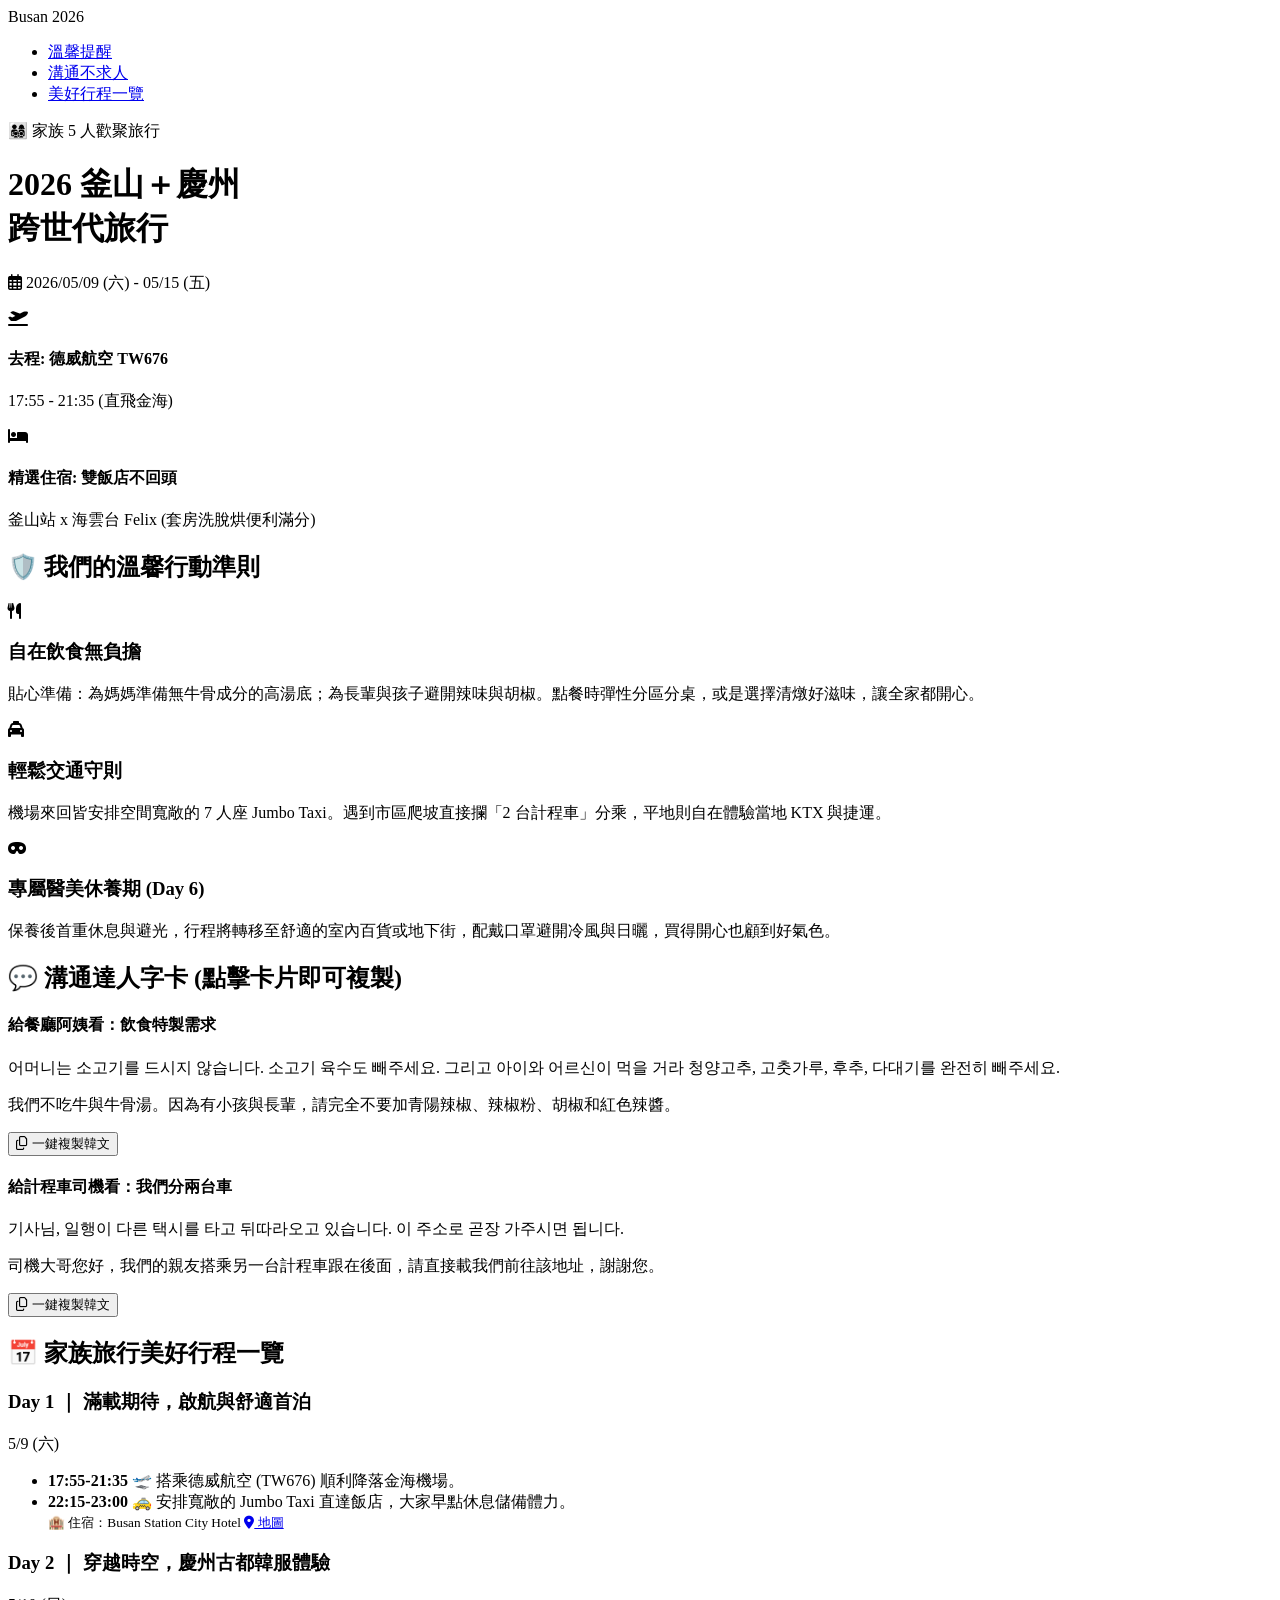
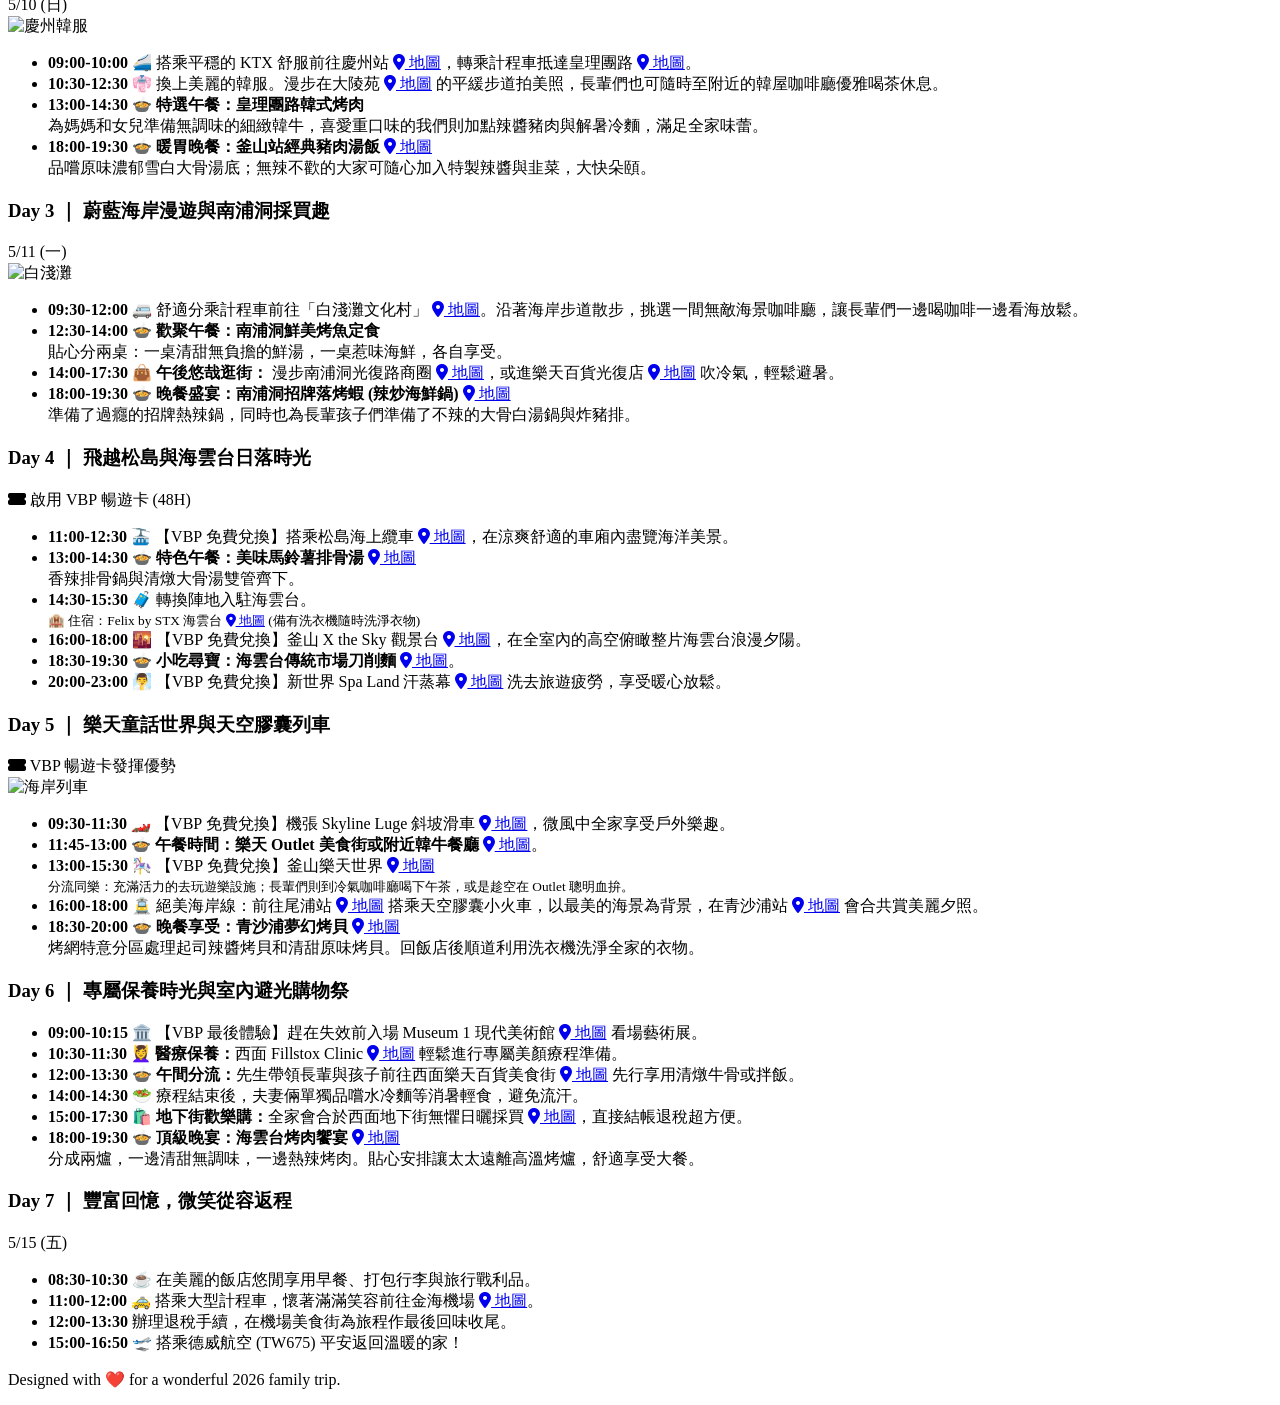
==== index.html @ 92040063 "add add" ====
<!DOCTYPE html>
<html lang="zh-TW">
<head>
    <meta charset="UTF-8">
    <meta name="viewport" content="width=device-width, initial-scale=1.0">
    <title>2026 釜山＋慶州 跨世代家族旅行</title>
    <!-- 字體設定 -->
    <link rel="preconnect" href="https://fonts.googleapis.com">
    <link rel="preconnect" href="https://fonts.gstatic.com" crossorigin>
    <link href="https://fonts.googleapis.com/css2?family=Inter:wght@300;400;600;800&family=Noto+Sans+TC:wght@300;400;500;700&display=swap" rel="stylesheet">
    <!-- Icon 庫 -->
    <link rel="stylesheet" href="https://cdnjs.cloudflare.com/ajax/libs/font-awesome/6.4.0/css/all.min.css">
    <!-- 樣式 -->
    <link rel="stylesheet" href="styles.css">
</head>
<body>
    <!-- 導航列 -->
    <nav id="navbar">
        <div class="logo">Busan 2026</div>
        <ul class="nav-links">
            <li><a href="#rules">溫馨提醒</a></li>
            <li><a href="#language">溝通不求人</a></li>
            <li><a href="#itinerary">美好行程一覽</a></li>
        </ul>
    </nav>

    <!-- 英雄區塊 -->
    <header class="hero" id="home">
        <div class="hero-bg" style="background-image: url('images/hero.png');"></div>
        <div class="hero-overlay"></div>
        <div class="hero-content">
            <div class="members-badge glass">👨‍👩‍👧‍👦 家族 5 人歡聚旅行</div>
            <h1 class="fade-in-up">2026 <span class="highlight">釜山＋慶州</span><br>跨世代旅行</h1>
            <p class="dates fade-in-up delay-1"><i class="far fa-calendar-alt"></i> 2026/05/09 (六) - 05/15 (五)</p>
            
            <div class="flight-cards fade-in-up delay-2">
                <div class="glass-card flight">
                    <i class="fas fa-plane-departure"></i>
                    <div class="flight-details">
                        <h4>去程: 德威航空 TW676</h4>
                        <p>17:55 - 21:35 (直飛金海)</p>
                    </div>
                </div>
                <div class="glass-card hotel">
                    <i class="fas fa-bed"></i>
                    <div class="hotel-details">
                        <h4>精選住宿: 雙飯店不回頭</h4>
                        <p>釜山站 x 海雲台 Felix (套房洗脫烘便利滿分)</p>
                    </div>
                </div>
            </div>
        </div>
    </header>

    <main>
        <!-- 核心準則 -->
        <section id="rules" class="section-container">
            <h2 class="section-title">🛡️ 我們的溫馨行動準則</h2>
            <div class="rules-grid">
                <div class="rule-card glass">
                    <div class="rule-icon"><i class="fas fa-utensils"></i></div>
                    <h3>自在飲食無負擔</h3>
                    <p>貼心準備：為媽媽準備無牛骨成分的高湯底；為長輩與孩子避開辣味與胡椒。點餐時彈性分區分桌，或是選擇清燉好滋味，讓全家都開心。</p>
                </div>
                <div class="rule-card glass">
                    <div class="rule-icon"><i class="fas fa-taxi"></i></div>
                    <h3>輕鬆交通守則</h3>
                    <p>機場來回皆安排空間寬敞的 7 人座 Jumbo Taxi。遇到市區爬坡直接攔「2 台計程車」分乘，平地則自在體驗當地 KTX 與捷運。</p>
                </div>
                <div class="rule-card glass">
                    <div class="rule-icon"><i class="fas fa-mask"></i></div>
                    <h3>專屬醫美休養期 (Day 6)</h3>
                    <p>保養後首重休息與避光，行程將轉移至舒適的室內百貨或地下街，配戴口罩避開冷風與日曬，買得開心也顧到好氣色。</p>
                </div>
            </div>
        </section>

        <!-- 實用中韓文溝通字卡 -->
        <section id="language" class="section-container">
            <h2 class="section-title">💬 溝通達人字卡 (點擊卡片即可複製)</h2>
            <div class="cards-container">
                <div class="language-card glass">
                    <h4>給餐廳阿姨看：飲食特製需求</h4>
                    <p class="kr-text" id="food-kr">어머니는 소고기를 드시지 않습니다. 소고기 육수도 빼주세요. 그리고 아이와 어르신이 먹을 거라 청양고추, 고춧가루, 후추, 다대기를 완전히 빼주세요.</p>
                    <p class="zh-text">我們不吃牛與牛骨湯。因為有小孩與長輩，請完全不要加青陽辣椒、辣椒粉、胡椒和紅色辣醬。</p>
                    <button class="copy-btn" onclick="copyText('food-kr', this)"><i class="far fa-copy"></i> 一鍵複製韓文</button>
                </div>

                <div class="language-card glass">
                    <h4>給計程車司機看：我們分兩台車</h4>
                    <p class="kr-text" id="taxi-kr">기사님, 일행이 다른 택시를 타고 뒤따라오고 있습니다. 이 주소로 곧장 가주시면 됩니다.</p>
                    <p class="zh-text">司機大哥您好，我們的親友搭乘另一台計程車跟在後面，請直接載我們前往該地址，謝謝您。</p>
                    <button class="copy-btn" onclick="copyText('taxi-kr', this)"><i class="far fa-copy"></i> 一鍵複製韓文</button>
                </div>
            </div>
        </section>

        <!-- 行程表 -->
        <section id="itinerary" class="section-container relative">
            <h2 class="section-title">📅 家族旅行美好行程一覽</h2>
            
            <div class="timeline">
                
                <!-- Day 1 -->
                <div class="timeline-item">
                    <div class="timeline-marker"></div>
                    <div class="timeline-content glass hover-glow">
                        <div class="day-header">
                            <h3>Day 1 ｜ 滿載期待，啟航與舒適首泊</h3>
                            <span class="tag">5/9 (六)</span>
                        </div>
                        <ul class="timeline-events">
                            <li><strong>17:55-21:35</strong> 🛫 搭乘德威航空 (TW676) 順利降落金海機場。</li>
                            <li><strong>22:15-23:00</strong> 🚕 安排寬敞的 Jumbo Taxi 直達飯店，大家早點休息儲備體力。<br>
                                <small>🏨 住宿：Busan Station City Hotel <a href="https://www.google.com/maps/search/?api=1&query=Busan+Station+City+Hotel" target="_blank" class="map-link"><i class="fas fa-map-marker-alt"></i> 地圖</a></small>
                            </li>
                        </ul>
                    </div>
                </div>

                <!-- Day 2 -->
                <div class="timeline-item">
                    <div class="timeline-marker"></div>
                    <div class="timeline-content glass hover-glow">
                        <div class="day-header">
                            <h3>Day 2 ｜ 穿越時空，慶州古都韓服體驗</h3>
                            <span class="tag">5/10 (日)</span>
                        </div>
                        <img src="images/day2.png" alt="慶州韓服" class="content-img">
                        <ul class="timeline-events">
                            <li><strong>09:00-10:00</strong> 🚄 搭乘平穩的 KTX 舒服前往慶州站 <a href="https://www.google.com/maps/search/?api=1&query=Gyeongju+Station" target="_blank" class="map-link"><i class="fas fa-map-marker-alt"></i> 地圖</a>，轉乘計程車抵達皇理團路 <a href="https://www.google.com/maps/search/?api=1&query=Hwangnidan-gil,+Gyeongju" target="_blank" class="map-link"><i class="fas fa-map-marker-alt"></i> 地圖</a>。</li>
                            <li><strong>10:30-12:30</strong> 👘 換上美麗的韓服。漫步在大陵苑 <a href="https://www.google.com/maps/search/?api=1&query=Daereungwon,+Gyeongju" target="_blank" class="map-link"><i class="fas fa-map-marker-alt"></i> 地圖</a> 的平緩步道拍美照，長輩們也可隨時至附近的韓屋咖啡廳優雅喝茶休息。</li>
                            <li><strong>13:00-14:30</strong> 🍲 <strong>特選午餐：皇理團路韓式烤肉</strong><br>為媽媽和女兒準備無調味的細緻韓牛，喜愛重口味的我們則加點辣醬豬肉與解暑冷麵，滿足全家味蕾。</li>
                            <li><strong>18:00-19:30</strong> 🍲 <strong>暖胃晚餐：釜山站經典豬肉湯飯</strong> <a href="https://www.google.com/maps/search/?api=1&query=Pork+Soup,+Busan+Station" target="_blank" class="map-link"><i class="fas fa-map-marker-alt"></i> 地圖</a><br>品嚐原味濃郁雪白大骨湯底；無辣不歡的大家可隨心加入特製辣醬與韭菜，大快朵頤。</li>
                        </ul>
                    </div>
                </div>

                <!-- Day 3 -->
                <div class="timeline-item">
                    <div class="timeline-marker"></div>
                    <div class="timeline-content glass hover-glow">
                        <div class="day-header">
                            <h3>Day 3 ｜ 蔚藍海岸漫遊與南浦洞採買趣</h3>
                            <span class="tag">5/11 (一)</span>
                        </div>
                        <img src="images/day3.png" alt="白淺灘" class="content-img">
                        <ul class="timeline-events">
                            <li><strong>09:30-12:00</strong> 🚐 舒適分乘計程車前往「白淺灘文化村」 <a href="https://www.google.com/maps/search/?api=1&query=Huinnyeoul+Culture+Village" target="_blank" class="map-link"><i class="fas fa-map-marker-alt"></i> 地圖</a>。沿著海岸步道散步，挑選一間無敵海景咖啡廳，讓長輩們一邊喝咖啡一邊看海放鬆。</li>
                            <li><strong>12:30-14:00</strong> 🍲 <strong>歡聚午餐：南浦洞鮮美烤魚定食</strong><br>貼心分兩桌：一桌清甜無負擔的鮮湯，一桌惹味海鮮，各自享受。</li>
                            <li><strong>14:00-17:30</strong> 👜 <strong>午後悠哉逛街：</strong> 漫步南浦洞光復路商圈 <a href="https://www.google.com/maps/search/?api=1&query=Nampo-dong+Busan" target="_blank" class="map-link"><i class="fas fa-map-marker-alt"></i> 地圖</a>，或進樂天百貨光復店 <a href="https://www.google.com/maps/search/?api=1&query=Lotte+Department+Store+Gwangbok" target="_blank" class="map-link"><i class="fas fa-map-marker-alt"></i> 地圖</a> 吹冷氣，輕鬆避暑。</li>
                            <li><strong>18:00-19:30</strong> 🍲 <strong>晚餐盛宴：南浦洞招牌落烤蝦 (辣炒海鮮鍋)</strong> <a href="https://www.google.com/maps/search/?api=1&query=Nakgopsae,+Nampo-dong,+Busan" target="_blank" class="map-link"><i class="fas fa-map-marker-alt"></i> 地圖</a><br>準備了過癮的招牌熱辣鍋，同時也為長輩孩子們準備了不辣的大骨白湯鍋與炸豬排。</li>
                        </ul>
                    </div>
                </div>

                <!-- Day 4 -->
                <div class="timeline-item">
                    <div class="timeline-marker vbp-start"></div>
                    <div class="timeline-content glass border-purple hover-glow">
                        <div class="day-header">
                            <h3>Day 4 ｜ 飛越松島與海雲台日落時光</h3>
                            <span class="tag vbp-tag"><i class="fas fa-ticket-alt"></i> 啟用 VBP 暢遊卡 (48H)</span>
                        </div>
                        <ul class="timeline-events">
                            <li><strong>11:00-12:30</strong> 🚠 【VBP 免費兌換】搭乘松島海上纜車 <a href="https://www.google.com/maps/search/?api=1&query=Songdo+Marine+Cable+Car" target="_blank" class="map-link"><i class="fas fa-map-marker-alt"></i> 地圖</a>，在涼爽舒適的車廂內盡覽海洋美景。</li>
                            <li><strong>13:00-14:30</strong> 🍲 <strong>特色午餐：美味馬鈴薯排骨湯</strong> <a href="https://www.google.com/maps/search/?api=1&query=Gamjatang,+Busan+Station" target="_blank" class="map-link"><i class="fas fa-map-marker-alt"></i> 地圖</a><br>香辣排骨鍋與清燉大骨湯雙管齊下。</li>
                            <li><strong>14:30-15:30</strong> 🧳 轉換陣地入駐海雲台。<br>
                                <small>🏨 住宿：Felix by STX 海雲台 <a href="https://www.google.com/maps/search/?api=1&query=Felix+by+STX,+Haeundae" target="_blank" class="map-link"><i class="fas fa-map-marker-alt"></i> 地圖</a> (備有洗衣機隨時洗淨衣物)</small>
                            </li>
                            <li><strong>16:00-18:00</strong> 🌇 【VBP 免費兌換】釜山 X the Sky 觀景台 <a href="https://www.google.com/maps/search/?api=1&query=Busan+X+the+Sky" target="_blank" class="map-link"><i class="fas fa-map-marker-alt"></i> 地圖</a>，在全室內的高空俯瞰整片海雲台浪漫夕陽。</li>
                            <li><strong>18:30-19:30</strong> 🍲 <strong>小吃尋寶：海雲台傳統市場刀削麵</strong> <a href="https://www.google.com/maps/search/?api=1&query=Haeundae+Traditional+Market" target="_blank" class="map-link"><i class="fas fa-map-marker-alt"></i> 地圖</a>。</li>
                            <li><strong>20:00-23:00</strong> 🧖‍♂️ 【VBP 免費兌換】新世界 Spa Land 汗蒸幕 <a href="https://www.google.com/maps/search/?api=1&query=Spa+Land+Centum+City" target="_blank" class="map-link"><i class="fas fa-map-marker-alt"></i> 地圖</a> 洗去旅遊疲勞，享受暖心放鬆。</li>
                        </ul>
                    </div>
                </div>

                <!-- Day 5 -->
                <div class="timeline-item">
                    <div class="timeline-marker vbp-active"></div>
                    <div class="timeline-content glass border-purple hover-glow">
                        <div class="day-header">
                            <h3>Day 5 ｜ 樂天童話世界與天空膠囊列車</h3>
                            <span class="tag vbp-tag"><i class="fas fa-ticket-alt"></i> VBP 暢遊卡發揮優勢</span>
                        </div>
                        <img src="images/day5.png" alt="海岸列車" class="content-img">
                        <ul class="timeline-events">
                            <li><strong>09:30-11:30</strong> 🏎️ 【VBP 免費兌換】機張 Skyline Luge 斜坡滑車 <a href="https://www.google.com/maps/search/?api=1&query=Skyline+Luge+Busan" target="_blank" class="map-link"><i class="fas fa-map-marker-alt"></i> 地圖</a>，微風中全家享受戶外樂趣。</li>
                            <li><strong>11:45-13:00</strong> 🍲 <strong>午餐時間：樂天 Outlet 美食街或附近韓牛餐廳</strong> <a href="https://www.google.com/maps/search/?api=1&query=Lotte+Premium+Outlet+Dongbusan" target="_blank" class="map-link"><i class="fas fa-map-marker-alt"></i> 地圖</a>。</li>
                            <li><strong>13:00-15:30</strong> 🎠 【VBP 免費兌換】釜山樂天世界 <a href="https://www.google.com/maps/search/?api=1&query=Lotte+World+Adventure+Busan" target="_blank" class="map-link"><i class="fas fa-map-marker-alt"></i> 地圖</a><br>
                                <small>分流同樂：充滿活力的去玩遊樂設施；長輩們則到冷氣咖啡廳喝下午茶，或是趁空在 Outlet 聰明血拚。</small>
                            </li>
                            <li><strong>16:00-18:00</strong> 🚊 絕美海岸線：前往尾浦站 <a href="https://www.google.com/maps/search/?api=1&query=Haeundae+Blueline+Park+Mipo+Station" target="_blank" class="map-link"><i class="fas fa-map-marker-alt"></i> 地圖</a> 搭乘天空膠囊小火車，以最美的海景為背景，在青沙浦站 <a href="https://www.google.com/maps/search/?api=1&query=Cheongsapo+Station" target="_blank" class="map-link"><i class="fas fa-map-marker-alt"></i> 地圖</a> 會合共賞美麗夕照。</li>
                            <li><strong>18:30-20:00</strong> 🍲 <strong>晚餐享受：青沙浦夢幻烤貝</strong> <a href="https://www.google.com/maps/search/?api=1&query=Cheongsapo+Grilled+Clams" target="_blank" class="map-link"><i class="fas fa-map-marker-alt"></i> 地圖</a><br>烤網特意分區處理起司辣醬烤貝和清甜原味烤貝。回飯店後順道利用洗衣機洗淨全家的衣物。</li>
                        </ul>
                    </div>
                </div>

                <!-- Day 6 -->
                <div class="timeline-item">
                    <div class="timeline-marker vbp-end"></div>
                    <div class="timeline-content glass hover-glow">
                        <div class="day-header">
                            <h3>Day 6 ｜ 專屬保養時光與室內避光購物祭</h3>
                        </div>
                        <ul class="timeline-events">
                            <li><strong>09:00-10:15</strong> 🏛️ 【VBP 最後體驗】趕在失效前入場 Museum 1 現代美術館 <a href="https://www.google.com/maps/search/?api=1&query=Museum+1+Centum+City" target="_blank" class="map-link"><i class="fas fa-map-marker-alt"></i> 地圖</a> 看場藝術展。</li>
                            <li><strong>10:30-11:30</strong> 💆‍♀️ <strong>醫療保養：</strong>西面 Fillstox Clinic <a href="https://www.google.com/maps/search/?api=1&query=필스톡스의원" target="_blank" class="map-link"><i class="fas fa-map-marker-alt"></i> 地圖</a> 輕鬆進行專屬美顏療程準備。</li>
                            <li><strong>12:00-13:30</strong> 🍲 <strong>午間分流：</strong>先生帶領長輩與孩子前往西面樂天百貨美食街 <a href="https://www.google.com/maps/search/?api=1&query=Lotte+Department+Store+Seomyeon" target="_blank" class="map-link"><i class="fas fa-map-marker-alt"></i> 地圖</a> 先行享用清燉牛骨或拌飯。</li>
                            <li><strong>14:00-14:30</strong> 🥗 療程結束後，夫妻倆單獨品嚐水冷麵等消暑輕食，避免流汗。</li>
                            <li><strong>15:00-17:30</strong> 🛍️ <strong>地下街歡樂購：</strong>全家會合於西面地下街無懼日曬採買 <a href="https://www.google.com/maps/search/?api=1&query=Seomyeon+Underground+Shopping+Center" target="_blank" class="map-link"><i class="fas fa-map-marker-alt"></i> 地圖</a>，直接結帳退稅超方便。</li>
                            <li><strong>18:00-19:30</strong> 🍲 <strong>頂級晚宴：海雲台烤肉饗宴</strong> <a href="https://www.google.com/maps/search/?api=1&query=Korean+BBQ,+Haeundae" target="_blank" class="map-link"><i class="fas fa-map-marker-alt"></i> 地圖</a><br>分成兩爐，一邊清甜無調味，一邊熱辣烤肉。貼心安排讓太太遠離高溫烤爐，舒適享受大餐。</li>
                        </ul>
                    </div>
                </div>

                <!-- Day 7 -->
                <div class="timeline-item">
                    <div class="timeline-marker"></div>
                    <div class="timeline-content glass hover-glow">
                        <div class="day-header">
                            <h3>Day 7 ｜ 豐富回憶，微笑從容返程</h3>
                            <span class="tag">5/15 (五)</span>
                        </div>
                        <ul class="timeline-events">
                            <li><strong>08:30-10:30</strong> ☕ 在美麗的飯店悠閒享用早餐、打包行李與旅行戰利品。</li>
                            <li><strong>11:00-12:00</strong> 🚕 搭乘大型計程車，懷著滿滿笑容前往金海機場 <a href="https://www.google.com/maps/search/?api=1&query=Gimhae+International+Airport" target="_blank" class="map-link"><i class="fas fa-map-marker-alt"></i> 地圖</a>。</li>
                            <li><strong>12:00-13:30</strong> 辦理退稅手續，在機場美食街為旅程作最後回味收尾。</li>
                            <li><strong>15:00-16:50</strong> 🛫 搭乘德威航空 (TW675) 平安返回溫暖的家！</li>
                        </ul>
                    </div>
                </div>

            </div>
        </section>
    </main>

    <footer>
        <p>Designed with ❤️ for a wonderful 2026 family trip.</p>
    </footer>

    <!-- 按鈕互動腳本 -->
    <script>
        function copyText(elementId, btnElement) {
            const textToCopy = document.getElementById(elementId).innerText;
            navigator.clipboard.writeText(textToCopy).then(() => {
                const originalText = btnElement.innerHTML;
                btnElement.innerHTML = '<i class="fas fa-check"></i> 複製成功!';
                btnElement.style.background = 'rgba(76, 175, 80, 0.4)';
                btnElement.style.borderColor = 'rgba(76, 175, 80, 0.6)';
                btnElement.style.color = '#fff';
                
                setTimeout(() => {
                    btnElement.innerHTML = originalText;
                    btnElement.style.background = '';
                    btnElement.style.borderColor = '';
                    btnElement.style.color = '';
                }, 2000);
            }).catch(err => {
                console.error('Failed to copy: ', err);
            });
        }

        // Navigation Background effect on scroll
        window.addEventListener('scroll', () => {
            const nav = document.getElementById('navbar');
            if (window.scrollY > 50) {
                nav.classList.add('scrolled');
            } else {
                nav.classList.remove('scrolled');
            }
        });
    </script>
</body>
</html>
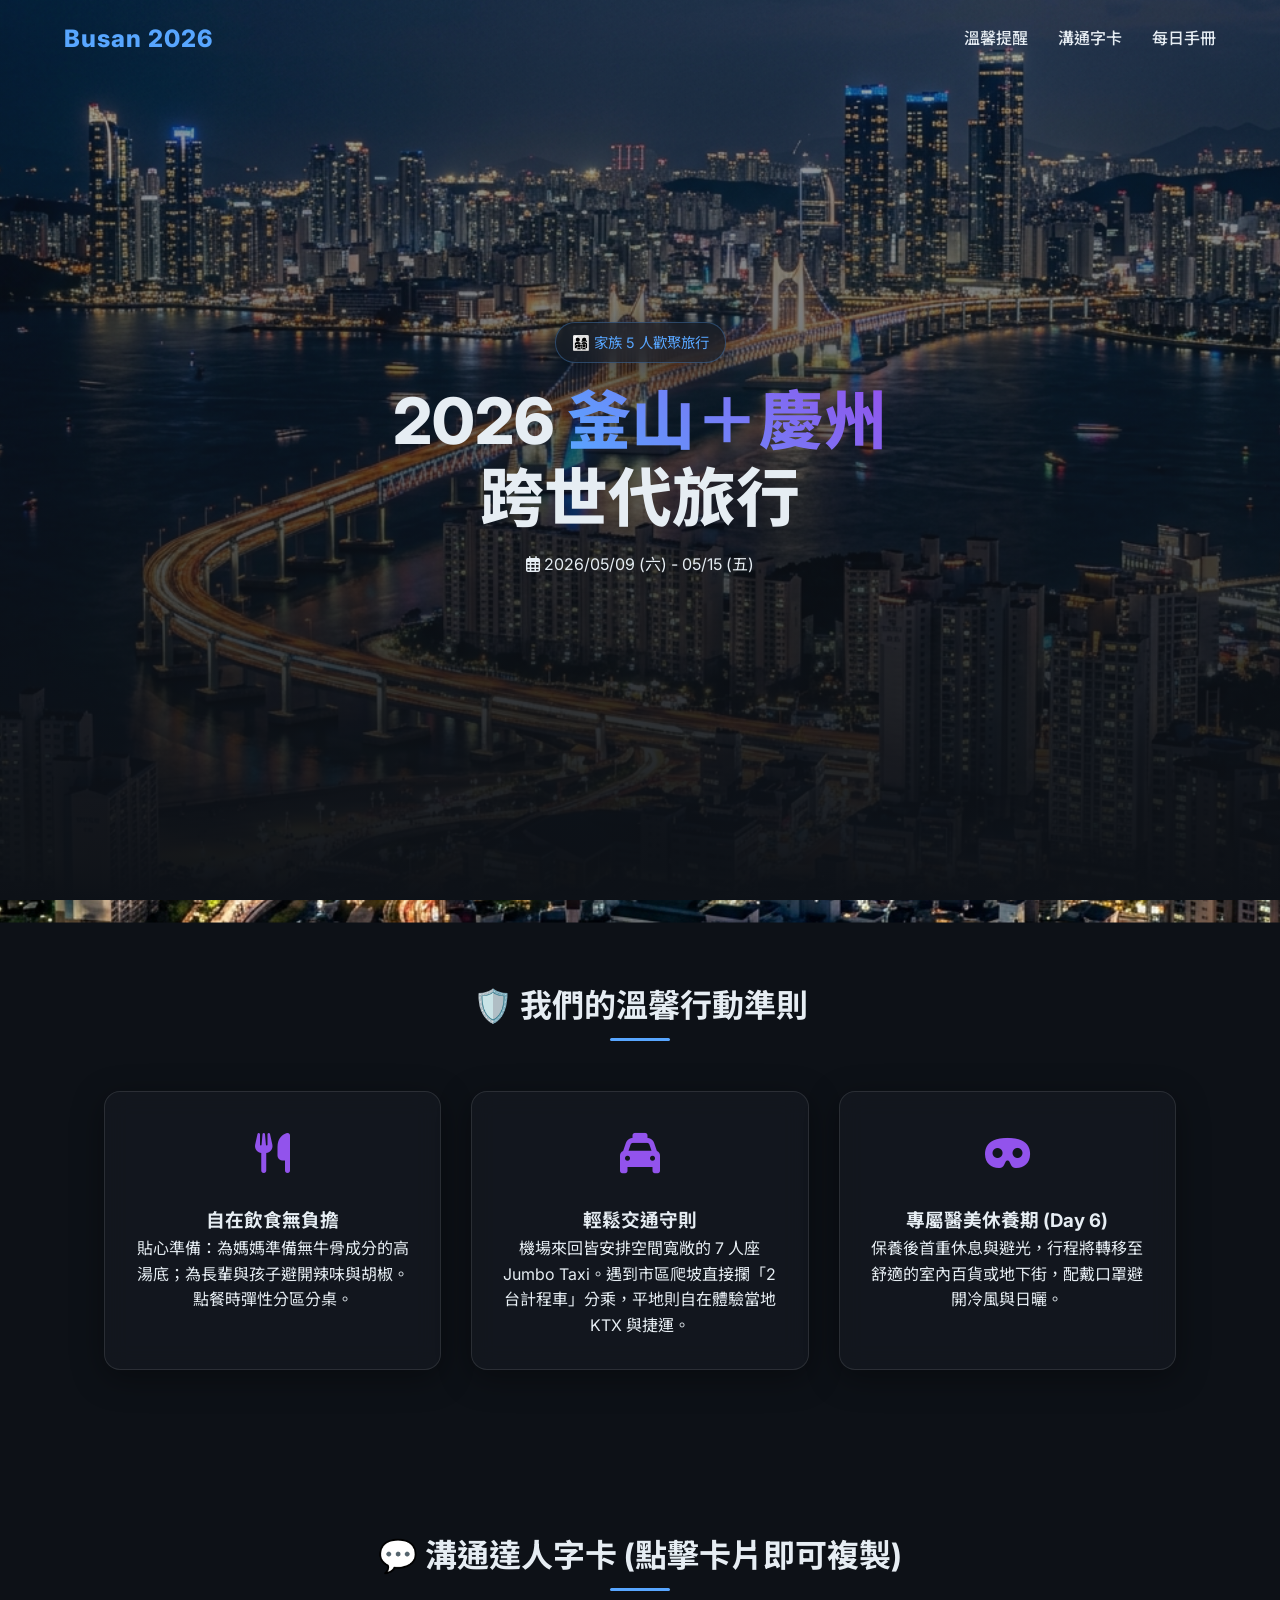
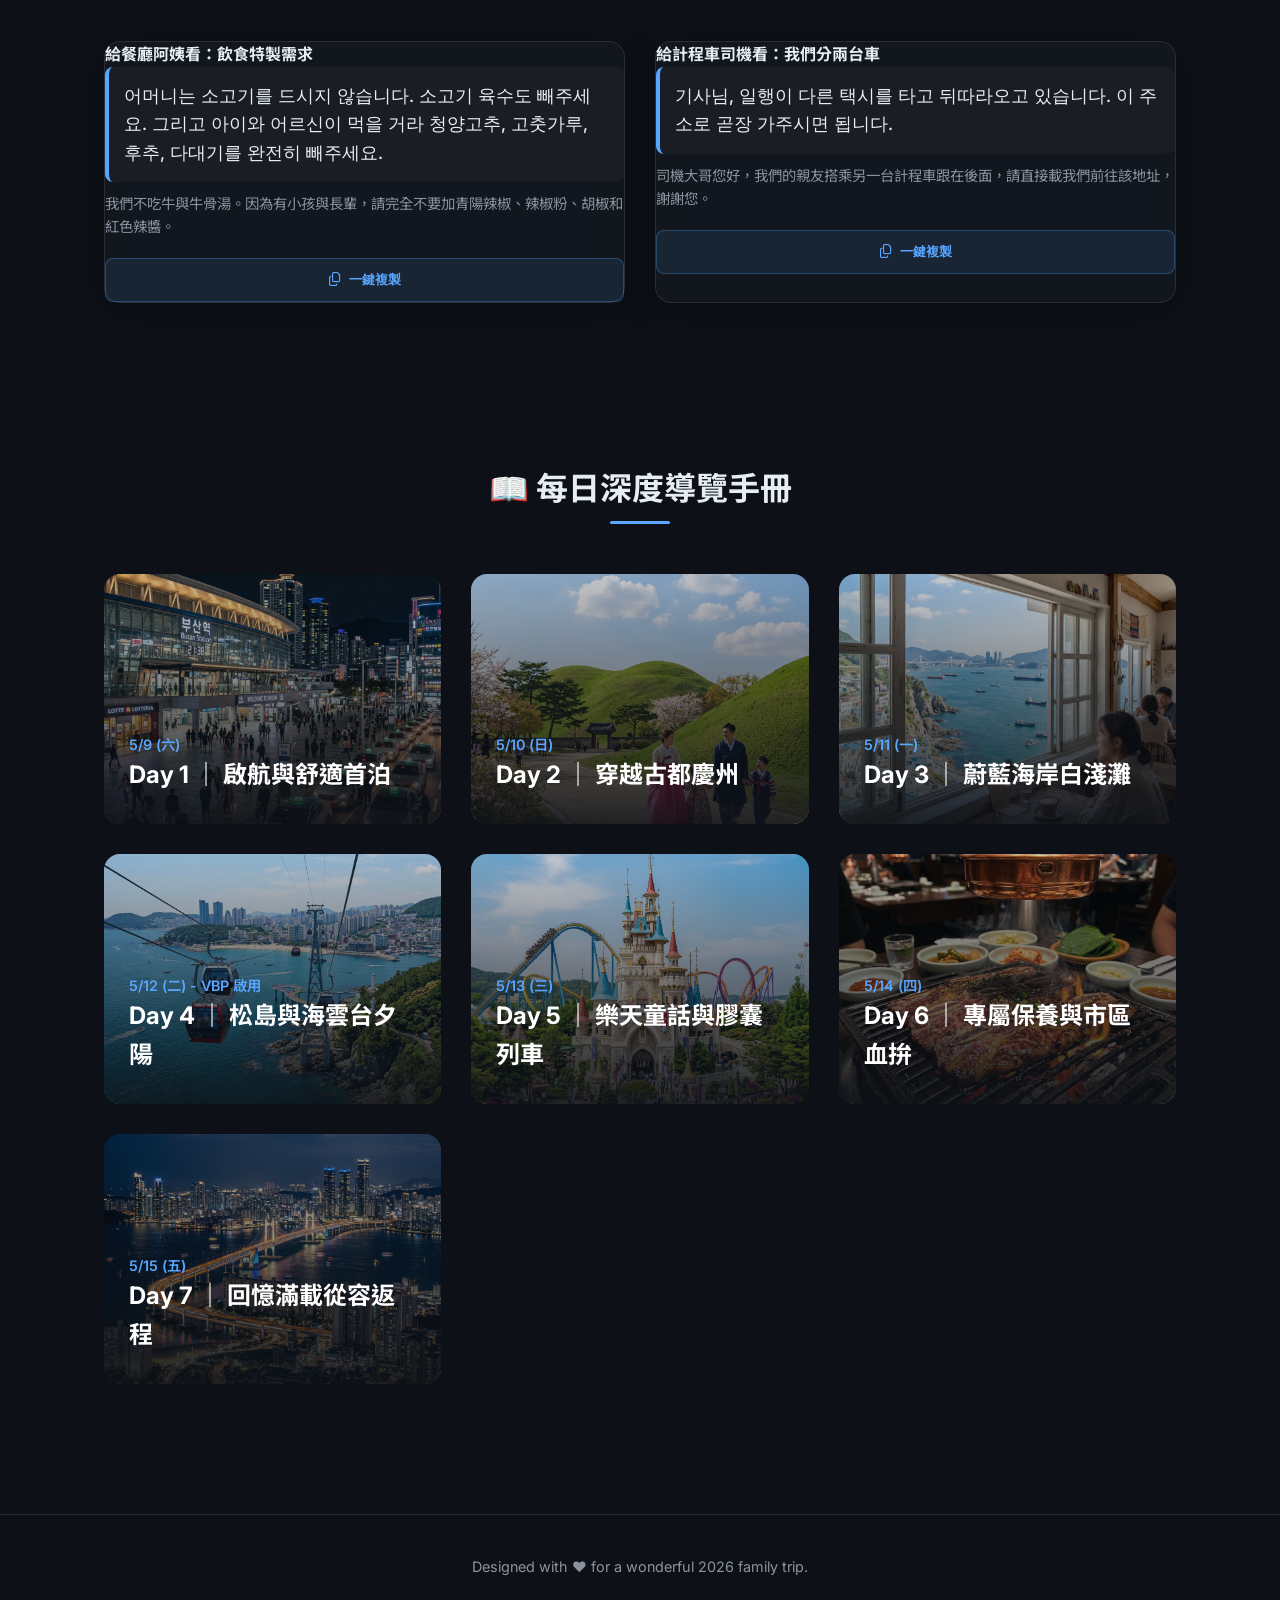
==== commit f0f47cfe: "Add files via upload" ====
--- a/index.html
+++ b/index.html
@@ -3,28 +3,23 @@
 <head>
     <meta charset="UTF-8">
     <meta name="viewport" content="width=device-width, initial-scale=1.0">
-    <title>2026 釜山＋慶州 跨世代家族旅行</title>
-    <!-- 字體設定 -->
+    <title>2026 釜山＋慶州 跨世代目錄首頁</title>
     <link rel="preconnect" href="https://fonts.googleapis.com">
     <link rel="preconnect" href="https://fonts.gstatic.com" crossorigin>
     <link href="https://fonts.googleapis.com/css2?family=Inter:wght@300;400;600;800&family=Noto+Sans+TC:wght@300;400;500;700&display=swap" rel="stylesheet">
-    <!-- Icon 庫 -->
     <link rel="stylesheet" href="https://cdnjs.cloudflare.com/ajax/libs/font-awesome/6.4.0/css/all.min.css">
-    <!-- 樣式 -->
     <link rel="stylesheet" href="styles.css">
 </head>
 <body>
-    <!-- 導航列 -->
     <nav id="navbar">
         <div class="logo">Busan 2026</div>
         <ul class="nav-links">
             <li><a href="#rules">溫馨提醒</a></li>
-            <li><a href="#language">溝通不求人</a></li>
-            <li><a href="#itinerary">美好行程一覽</a></li>
+            <li><a href="#language">溝通字卡</a></li>
+            <li><a href="#itinerary">每日手冊</a></li>
         </ul>
     </nav>
 
-    <!-- 英雄區塊 -->
     <header class="hero" id="home">
         <div class="hero-bg" style="background-image: url('images/hero.png');"></div>
         <div class="hero-overlay"></div>
@@ -32,35 +27,17 @@
             <div class="members-badge glass">👨‍👩‍👧‍👦 家族 5 人歡聚旅行</div>
             <h1 class="fade-in-up">2026 <span class="highlight">釜山＋慶州</span><br>跨世代旅行</h1>
             <p class="dates fade-in-up delay-1"><i class="far fa-calendar-alt"></i> 2026/05/09 (六) - 05/15 (五)</p>
-            
-            <div class="flight-cards fade-in-up delay-2">
-                <div class="glass-card flight">
-                    <i class="fas fa-plane-departure"></i>
-                    <div class="flight-details">
-                        <h4>去程: 德威航空 TW676</h4>
-                        <p>17:55 - 21:35 (直飛金海)</p>
-                    </div>
-                </div>
-                <div class="glass-card hotel">
-                    <i class="fas fa-bed"></i>
-                    <div class="hotel-details">
-                        <h4>精選住宿: 雙飯店不回頭</h4>
-                        <p>釜山站 x 海雲台 Felix (套房洗脫烘便利滿分)</p>
-                    </div>
-                </div>
-            </div>
         </div>
     </header>
 
     <main>
-        <!-- 核心準則 -->
         <section id="rules" class="section-container">
             <h2 class="section-title">🛡️ 我們的溫馨行動準則</h2>
             <div class="rules-grid">
                 <div class="rule-card glass">
                     <div class="rule-icon"><i class="fas fa-utensils"></i></div>
                     <h3>自在飲食無負擔</h3>
-                    <p>貼心準備：為媽媽準備無牛骨成分的高湯底；為長輩與孩子避開辣味與胡椒。點餐時彈性分區分桌，或是選擇清燉好滋味，讓全家都開心。</p>
+                    <p>貼心準備：為媽媽準備無牛骨成分的高湯底；為長輩與孩子避開辣味與胡椒。點餐時彈性分區分桌。</p>
                 </div>
                 <div class="rule-card glass">
                     <div class="rule-icon"><i class="fas fa-taxi"></i></div>
@@ -70,12 +47,11 @@
                 <div class="rule-card glass">
                     <div class="rule-icon"><i class="fas fa-mask"></i></div>
                     <h3>專屬醫美休養期 (Day 6)</h3>
-                    <p>保養後首重休息與避光，行程將轉移至舒適的室內百貨或地下街，配戴口罩避開冷風與日曬，買得開心也顧到好氣色。</p>
+                    <p>保養後首重休息與避光，行程將轉移至舒適的室內百貨或地下街，配戴口罩避開冷風與日曬。</p>
                 </div>
             </div>
         </section>
 
-        <!-- 實用中韓文溝通字卡 -->
         <section id="language" class="section-container">
             <h2 class="section-title">💬 溝通達人字卡 (點擊卡片即可複製)</h2>
             <div class="cards-container">
@@ -83,163 +59,83 @@
                     <h4>給餐廳阿姨看：飲食特製需求</h4>
                     <p class="kr-text" id="food-kr">어머니는 소고기를 드시지 않습니다. 소고기 육수도 빼주세요. 그리고 아이와 어르신이 먹을 거라 청양고추, 고춧가루, 후추, 다대기를 완전히 빼주세요.</p>
                     <p class="zh-text">我們不吃牛與牛骨湯。因為有小孩與長輩，請完全不要加青陽辣椒、辣椒粉、胡椒和紅色辣醬。</p>
-                    <button class="copy-btn" onclick="copyText('food-kr', this)"><i class="far fa-copy"></i> 一鍵複製韓文</button>
+                    <button class="copy-btn" onclick="copyText('food-kr', this)"><i class="far fa-copy"></i> 一鍵複製</button>
                 </div>
-
                 <div class="language-card glass">
                     <h4>給計程車司機看：我們分兩台車</h4>
                     <p class="kr-text" id="taxi-kr">기사님, 일행이 다른 택시를 타고 뒤따라오고 있습니다. 이 주소로 곧장 가주시면 됩니다.</p>
                     <p class="zh-text">司機大哥您好，我們的親友搭乘另一台計程車跟在後面，請直接載我們前往該地址，謝謝您。</p>
-                    <button class="copy-btn" onclick="copyText('taxi-kr', this)"><i class="far fa-copy"></i> 一鍵複製韓文</button>
+                    <button class="copy-btn" onclick="copyText('taxi-kr', this)"><i class="far fa-copy"></i> 一鍵複製</button>
                 </div>
             </div>
         </section>
 
-        <!-- 行程表 -->
-        <section id="itinerary" class="section-container relative">
-            <h2 class="section-title">📅 家族旅行美好行程一覽</h2>
-            
-            <div class="timeline">
+        <section id="itinerary" class="section-container">
+            <h2 class="section-title">📖 每日深度導覽手冊</h2>
+            <div class="day-cards-grid">
                 
-                <!-- Day 1 -->
-                <div class="timeline-item">
-                    <div class="timeline-marker"></div>
-                    <div class="timeline-content glass hover-glow">
-                        <div class="day-header">
-                            <h3>Day 1 ｜ 滿載期待，啟航與舒適首泊</h3>
-                            <span class="tag">5/9 (六)</span>
-                        </div>
-                        <ul class="timeline-events">
-                            <li><strong>17:55-21:35</strong> 🛫 搭乘德威航空 (TW676) 順利降落金海機場。</li>
-                            <li><strong>22:15-23:00</strong> 🚕 安排寬敞的 Jumbo Taxi 直達飯店，大家早點休息儲備體力。<br>
-                                <small>🏨 住宿：Busan Station City Hotel <a href="https://www.google.com/maps/search/?api=1&query=Busan+Station+City+Hotel" target="_blank" class="map-link"><i class="fas fa-map-marker-alt"></i> 地圖</a></small>
-                            </li>
-                        </ul>
+                <a href="day1.html" class="day-nav-card">
+                    <div class="day-card-bg" style="background-image: url('images/day1_main.png');"></div>
+                    <div class="day-card-overlay">
+                        <p>5/9 (六)</p>
+                        <h3>Day 1 ｜ 啟航與舒適首泊</h3>
                     </div>
-                </div>
+                </a>
 
-                <!-- Day 2 -->
-                <div class="timeline-item">
-                    <div class="timeline-marker"></div>
-                    <div class="timeline-content glass hover-glow">
-                        <div class="day-header">
-                            <h3>Day 2 ｜ 穿越時空，慶州古都韓服體驗</h3>
-                            <span class="tag">5/10 (日)</span>
-                        </div>
-                        <img src="images/day2.png" alt="慶州韓服" class="content-img">
-                        <ul class="timeline-events">
-                            <li><strong>09:00-10:00</strong> 🚄 搭乘平穩的 KTX 舒服前往慶州站 <a href="https://www.google.com/maps/search/?api=1&query=Gyeongju+Station" target="_blank" class="map-link"><i class="fas fa-map-marker-alt"></i> 地圖</a>，轉乘計程車抵達皇理團路 <a href="https://www.google.com/maps/search/?api=1&query=Hwangnidan-gil,+Gyeongju" target="_blank" class="map-link"><i class="fas fa-map-marker-alt"></i> 地圖</a>。</li>
-                            <li><strong>10:30-12:30</strong> 👘 換上美麗的韓服。漫步在大陵苑 <a href="https://www.google.com/maps/search/?api=1&query=Daereungwon,+Gyeongju" target="_blank" class="map-link"><i class="fas fa-map-marker-alt"></i> 地圖</a> 的平緩步道拍美照，長輩們也可隨時至附近的韓屋咖啡廳優雅喝茶休息。</li>
-                            <li><strong>13:00-14:30</strong> 🍲 <strong>特選午餐：皇理團路韓式烤肉</strong><br>為媽媽和女兒準備無調味的細緻韓牛，喜愛重口味的我們則加點辣醬豬肉與解暑冷麵，滿足全家味蕾。</li>
-                            <li><strong>18:00-19:30</strong> 🍲 <strong>暖胃晚餐：釜山站經典豬肉湯飯</strong> <a href="https://www.google.com/maps/search/?api=1&query=Pork+Soup,+Busan+Station" target="_blank" class="map-link"><i class="fas fa-map-marker-alt"></i> 地圖</a><br>品嚐原味濃郁雪白大骨湯底；無辣不歡的大家可隨心加入特製辣醬與韭菜，大快朵頤。</li>
-                        </ul>
+                <a href="day2.html" class="day-nav-card">
+                    <div class="day-card-bg" style="background-image: url('images/day2.png');"></div>
+                    <div class="day-card-overlay">
+                        <p>5/10 (日)</p>
+                        <h3>Day 2 ｜ 穿越古都慶州</h3>
                     </div>
-                </div>
+                </a>
 
-                <!-- Day 3 -->
-                <div class="timeline-item">
-                    <div class="timeline-marker"></div>
-                    <div class="timeline-content glass hover-glow">
-                        <div class="day-header">
-                            <h3>Day 3 ｜ 蔚藍海岸漫遊與南浦洞採買趣</h3>
-                            <span class="tag">5/11 (一)</span>
-                        </div>
-                        <img src="images/day3.png" alt="白淺灘" class="content-img">
-                        <ul class="timeline-events">
-                            <li><strong>09:30-12:00</strong> 🚐 舒適分乘計程車前往「白淺灘文化村」 <a href="https://www.google.com/maps/search/?api=1&query=Huinnyeoul+Culture+Village" target="_blank" class="map-link"><i class="fas fa-map-marker-alt"></i> 地圖</a>。沿著海岸步道散步，挑選一間無敵海景咖啡廳，讓長輩們一邊喝咖啡一邊看海放鬆。</li>
-                            <li><strong>12:30-14:00</strong> 🍲 <strong>歡聚午餐：南浦洞鮮美烤魚定食</strong><br>貼心分兩桌：一桌清甜無負擔的鮮湯，一桌惹味海鮮，各自享受。</li>
-                            <li><strong>14:00-17:30</strong> 👜 <strong>午後悠哉逛街：</strong> 漫步南浦洞光復路商圈 <a href="https://www.google.com/maps/search/?api=1&query=Nampo-dong+Busan" target="_blank" class="map-link"><i class="fas fa-map-marker-alt"></i> 地圖</a>，或進樂天百貨光復店 <a href="https://www.google.com/maps/search/?api=1&query=Lotte+Department+Store+Gwangbok" target="_blank" class="map-link"><i class="fas fa-map-marker-alt"></i> 地圖</a> 吹冷氣，輕鬆避暑。</li>
-                            <li><strong>18:00-19:30</strong> 🍲 <strong>晚餐盛宴：南浦洞招牌落烤蝦 (辣炒海鮮鍋)</strong> <a href="https://www.google.com/maps/search/?api=1&query=Nakgopsae,+Nampo-dong,+Busan" target="_blank" class="map-link"><i class="fas fa-map-marker-alt"></i> 地圖</a><br>準備了過癮的招牌熱辣鍋，同時也為長輩孩子們準備了不辣的大骨白湯鍋與炸豬排。</li>
-                        </ul>
+                <a href="day3.html" class="day-nav-card">
+                    <div class="day-card-bg" style="background-image: url('images/day3.png');"></div>
+                    <div class="day-card-overlay">
+                        <p>5/11 (一)</p>
+                        <h3>Day 3 ｜ 蔚藍海岸白淺灘</h3>
                     </div>
-                </div>
+                </a>
 
-                <!-- Day 4 -->
-                <div class="timeline-item">
-                    <div class="timeline-marker vbp-start"></div>
-                    <div class="timeline-content glass border-purple hover-glow">
-                        <div class="day-header">
-                            <h3>Day 4 ｜ 飛越松島與海雲台日落時光</h3>
-                            <span class="tag vbp-tag"><i class="fas fa-ticket-alt"></i> 啟用 VBP 暢遊卡 (48H)</span>
-                        </div>
-                        <ul class="timeline-events">
-                            <li><strong>11:00-12:30</strong> 🚠 【VBP 免費兌換】搭乘松島海上纜車 <a href="https://www.google.com/maps/search/?api=1&query=Songdo+Marine+Cable+Car" target="_blank" class="map-link"><i class="fas fa-map-marker-alt"></i> 地圖</a>，在涼爽舒適的車廂內盡覽海洋美景。</li>
-                            <li><strong>13:00-14:30</strong> 🍲 <strong>特色午餐：美味馬鈴薯排骨湯</strong> <a href="https://www.google.com/maps/search/?api=1&query=Gamjatang,+Busan+Station" target="_blank" class="map-link"><i class="fas fa-map-marker-alt"></i> 地圖</a><br>香辣排骨鍋與清燉大骨湯雙管齊下。</li>
-                            <li><strong>14:30-15:30</strong> 🧳 轉換陣地入駐海雲台。<br>
-                                <small>🏨 住宿：Felix by STX 海雲台 <a href="https://www.google.com/maps/search/?api=1&query=Felix+by+STX,+Haeundae" target="_blank" class="map-link"><i class="fas fa-map-marker-alt"></i> 地圖</a> (備有洗衣機隨時洗淨衣物)</small>
-                            </li>
-                            <li><strong>16:00-18:00</strong> 🌇 【VBP 免費兌換】釜山 X the Sky 觀景台 <a href="https://www.google.com/maps/search/?api=1&query=Busan+X+the+Sky" target="_blank" class="map-link"><i class="fas fa-map-marker-alt"></i> 地圖</a>，在全室內的高空俯瞰整片海雲台浪漫夕陽。</li>
-                            <li><strong>18:30-19:30</strong> 🍲 <strong>小吃尋寶：海雲台傳統市場刀削麵</strong> <a href="https://www.google.com/maps/search/?api=1&query=Haeundae+Traditional+Market" target="_blank" class="map-link"><i class="fas fa-map-marker-alt"></i> 地圖</a>。</li>
-                            <li><strong>20:00-23:00</strong> 🧖‍♂️ 【VBP 免費兌換】新世界 Spa Land 汗蒸幕 <a href="https://www.google.com/maps/search/?api=1&query=Spa+Land+Centum+City" target="_blank" class="map-link"><i class="fas fa-map-marker-alt"></i> 地圖</a> 洗去旅遊疲勞，享受暖心放鬆。</li>
-                        </ul>
+                <a href="day4.html" class="day-nav-card">
+                    <div class="day-card-bg" style="background-image: url('images/day4_main.png');"></div>
+                    <div class="day-card-overlay">
+                        <p>5/12 (二) - VBP 啟用</p>
+                        <h3>Day 4 ｜ 松島與海雲台夕陽</h3>
                     </div>
-                </div>
+                </a>
 
-                <!-- Day 5 -->
-                <div class="timeline-item">
-                    <div class="timeline-marker vbp-active"></div>
-                    <div class="timeline-content glass border-purple hover-glow">
-                        <div class="day-header">
-                            <h3>Day 5 ｜ 樂天童話世界與天空膠囊列車</h3>
-                            <span class="tag vbp-tag"><i class="fas fa-ticket-alt"></i> VBP 暢遊卡發揮優勢</span>
-                        </div>
-                        <img src="images/day5.png" alt="海岸列車" class="content-img">
-                        <ul class="timeline-events">
-                            <li><strong>09:30-11:30</strong> 🏎️ 【VBP 免費兌換】機張 Skyline Luge 斜坡滑車 <a href="https://www.google.com/maps/search/?api=1&query=Skyline+Luge+Busan" target="_blank" class="map-link"><i class="fas fa-map-marker-alt"></i> 地圖</a>，微風中全家享受戶外樂趣。</li>
-                            <li><strong>11:45-13:00</strong> 🍲 <strong>午餐時間：樂天 Outlet 美食街或附近韓牛餐廳</strong> <a href="https://www.google.com/maps/search/?api=1&query=Lotte+Premium+Outlet+Dongbusan" target="_blank" class="map-link"><i class="fas fa-map-marker-alt"></i> 地圖</a>。</li>
-                            <li><strong>13:00-15:30</strong> 🎠 【VBP 免費兌換】釜山樂天世界 <a href="https://www.google.com/maps/search/?api=1&query=Lotte+World+Adventure+Busan" target="_blank" class="map-link"><i class="fas fa-map-marker-alt"></i> 地圖</a><br>
-                                <small>分流同樂：充滿活力的去玩遊樂設施；長輩們則到冷氣咖啡廳喝下午茶，或是趁空在 Outlet 聰明血拚。</small>
-                            </li>
-                            <li><strong>16:00-18:00</strong> 🚊 絕美海岸線：前往尾浦站 <a href="https://www.google.com/maps/search/?api=1&query=Haeundae+Blueline+Park+Mipo+Station" target="_blank" class="map-link"><i class="fas fa-map-marker-alt"></i> 地圖</a> 搭乘天空膠囊小火車，以最美的海景為背景，在青沙浦站 <a href="https://www.google.com/maps/search/?api=1&query=Cheongsapo+Station" target="_blank" class="map-link"><i class="fas fa-map-marker-alt"></i> 地圖</a> 會合共賞美麗夕照。</li>
-                            <li><strong>18:30-20:00</strong> 🍲 <strong>晚餐享受：青沙浦夢幻烤貝</strong> <a href="https://www.google.com/maps/search/?api=1&query=Cheongsapo+Grilled+Clams" target="_blank" class="map-link"><i class="fas fa-map-marker-alt"></i> 地圖</a><br>烤網特意分區處理起司辣醬烤貝和清甜原味烤貝。回飯店後順道利用洗衣機洗淨全家的衣物。</li>
-                        </ul>
+                <a href="day5.html" class="day-nav-card">
+                    <div class="day-card-bg" style="background-image: url('images/day5_lotte.png');"></div>
+                    <div class="day-card-overlay">
+                        <p>5/13 (三)</p>
+                        <h3>Day 5 ｜ 樂天童話與膠囊列車</h3>
                     </div>
-                </div>
+                </a>
 
-                <!-- Day 6 -->
-                <div class="timeline-item">
-                    <div class="timeline-marker vbp-end"></div>
-                    <div class="timeline-content glass hover-glow">
-                        <div class="day-header">
-                            <h3>Day 6 ｜ 專屬保養時光與室內避光購物祭</h3>
-                        </div>
-                        <ul class="timeline-events">
-                            <li><strong>09:00-10:15</strong> 🏛️ 【VBP 最後體驗】趕在失效前入場 Museum 1 現代美術館 <a href="https://www.google.com/maps/search/?api=1&query=Museum+1+Centum+City" target="_blank" class="map-link"><i class="fas fa-map-marker-alt"></i> 地圖</a> 看場藝術展。</li>
-                            <li><strong>10:30-11:30</strong> 💆‍♀️ <strong>醫療保養：</strong>西面 Fillstox Clinic <a href="https://www.google.com/maps/search/?api=1&query=필스톡스의원" target="_blank" class="map-link"><i class="fas fa-map-marker-alt"></i> 地圖</a> 輕鬆進行專屬美顏療程準備。</li>
-                            <li><strong>12:00-13:30</strong> 🍲 <strong>午間分流：</strong>先生帶領長輩與孩子前往西面樂天百貨美食街 <a href="https://www.google.com/maps/search/?api=1&query=Lotte+Department+Store+Seomyeon" target="_blank" class="map-link"><i class="fas fa-map-marker-alt"></i> 地圖</a> 先行享用清燉牛骨或拌飯。</li>
-                            <li><strong>14:00-14:30</strong> 🥗 療程結束後，夫妻倆單獨品嚐水冷麵等消暑輕食，避免流汗。</li>
-                            <li><strong>15:00-17:30</strong> 🛍️ <strong>地下街歡樂購：</strong>全家會合於西面地下街無懼日曬採買 <a href="https://www.google.com/maps/search/?api=1&query=Seomyeon+Underground+Shopping+Center" target="_blank" class="map-link"><i class="fas fa-map-marker-alt"></i> 地圖</a>，直接結帳退稅超方便。</li>
-                            <li><strong>18:00-19:30</strong> 🍲 <strong>頂級晚宴：海雲台烤肉饗宴</strong> <a href="https://www.google.com/maps/search/?api=1&query=Korean+BBQ,+Haeundae" target="_blank" class="map-link"><i class="fas fa-map-marker-alt"></i> 地圖</a><br>分成兩爐，一邊清甜無調味，一邊熱辣烤肉。貼心安排讓太太遠離高溫烤爐，舒適享受大餐。</li>
-                        </ul>
+                <a href="day6.html" class="day-nav-card">
+                    <div class="day-card-bg" style="background-image: url('images/day6_bbq.png');"></div>
+                    <div class="day-card-overlay">
+                        <p>5/14 (四)</p>
+                        <h3>Day 6 ｜ 專屬保養與市區血拚</h3>
                     </div>
-                </div>
+                </a>
 
-                <!-- Day 7 -->
-                <div class="timeline-item">
-                    <div class="timeline-marker"></div>
-                    <div class="timeline-content glass hover-glow">
-                        <div class="day-header">
-                            <h3>Day 7 ｜ 豐富回憶，微笑從容返程</h3>
-                            <span class="tag">5/15 (五)</span>
-                        </div>
-                        <ul class="timeline-events">
-                            <li><strong>08:30-10:30</strong> ☕ 在美麗的飯店悠閒享用早餐、打包行李與旅行戰利品。</li>
-                            <li><strong>11:00-12:00</strong> 🚕 搭乘大型計程車，懷著滿滿笑容前往金海機場 <a href="https://www.google.com/maps/search/?api=1&query=Gimhae+International+Airport" target="_blank" class="map-link"><i class="fas fa-map-marker-alt"></i> 地圖</a>。</li>
-                            <li><strong>12:00-13:30</strong> 辦理退稅手續，在機場美食街為旅程作最後回味收尾。</li>
-                            <li><strong>15:00-16:50</strong> 🛫 搭乘德威航空 (TW675) 平安返回溫暖的家！</li>
-                        </ul>
+                <a href="day7.html" class="day-nav-card">
+                    <div class="day-card-bg" style="background-image: url('images/hero.png');"></div>
+                    <div class="day-card-overlay">
+                        <p>5/15 (五)</p>
+                        <h3>Day 7 ｜ 回憶滿載從容返程</h3>
                     </div>
-                </div>
+                </a>
 
             </div>
         </section>
     </main>
 
-    <footer>
-        <p>Designed with ❤️ for a wonderful 2026 family trip.</p>
-    </footer>
+    <footer><p>Designed with ❤️ for a wonderful 2026 family trip.</p></footer>
 
-    <!-- 按鈕互動腳本 -->
     <script>
         function copyText(elementId, btnElement) {
             const textToCopy = document.getElementById(elementId).innerText;
@@ -247,28 +143,17 @@
                 const originalText = btnElement.innerHTML;
                 btnElement.innerHTML = '<i class="fas fa-check"></i> 複製成功!';
                 btnElement.style.background = 'rgba(76, 175, 80, 0.4)';
-                btnElement.style.borderColor = 'rgba(76, 175, 80, 0.6)';
                 btnElement.style.color = '#fff';
-                
                 setTimeout(() => {
                     btnElement.innerHTML = originalText;
                     btnElement.style.background = '';
-                    btnElement.style.borderColor = '';
                     btnElement.style.color = '';
                 }, 2000);
-            }).catch(err => {
-                console.error('Failed to copy: ', err);
             });
         }
-
-        // Navigation Background effect on scroll
         window.addEventListener('scroll', () => {
             const nav = document.getElementById('navbar');
-            if (window.scrollY > 50) {
-                nav.classList.add('scrolled');
-            } else {
-                nav.classList.remove('scrolled');
-            }
+            if (window.scrollY > 50) { nav.classList.add('scrolled'); } else { nav.classList.remove('scrolled'); }
         });
     </script>
 </body>
--- a/styles.css
+++ b/styles.css
@@ -0,0 +1,163 @@
+/* ====== 全局變數 ====== */
+:root {
+    --bg-color: #0d1117;
+    --text-main: #e6edf3;
+    --text-muted: #8b949e;
+    --accent-blue: #58a6ff;
+    --accent-purple: #9253ec;
+    --glass-bg: rgba(22, 27, 34, 0.65);
+    --glass-border: rgba(255, 255, 255, 0.1);
+    --glass-shadow: 0 8px 32px 0 rgba(0, 0, 0, 0.37);
+    --hover-glow: 0 0 15px rgba(88, 166, 255, 0.3);
+}
+
+* { margin: 0; padding: 0; box-sizing: border-box; }
+body {
+    background-color: var(--bg-color); color: var(--text-main);
+    font-family: 'Inter', 'Noto Sans TC', sans-serif; line-height: 1.6; overflow-x: hidden;
+}
+a { color: inherit; text-decoration: none; }
+
+/* ====== 共用玻璃特效 ====== */
+.glass {
+    background: var(--glass-bg); backdrop-filter: blur(12px); -webkit-backdrop-filter: blur(12px);
+    border: 1px solid var(--glass-border); border-radius: 16px; box-shadow: var(--glass-shadow);
+}
+.glass-card { padding: 20px; transition: transform 0.3s ease, box-shadow 0.3s ease; }
+.hover-glow:hover { box-shadow: var(--hover-glow); transform: translateY(-5px); }
+
+/* ====== 地圖連結按鈕 ====== */
+.map-link {
+    display: inline-flex; align-items: center; gap: 4px; font-size: 0.8rem;
+    color: #ffd700; background: rgba(255, 215, 0, 0.1); border: 1px solid rgba(255, 215, 0, 0.3);
+    padding: 3px 10px; border-radius: 12px; margin-left: 8px; vertical-align: middle;
+    transition: all 0.2s ease; font-weight: 500;
+}
+.map-link:hover { background: rgba(255, 215, 0, 0.25); color: #fff; transform: translateY(-2px); border-color: rgba(255, 215, 0, 0.6); }
+
+/* ====== 導航列 ====== */
+nav {
+    position: fixed; top: 0; width: 100%; padding: 20px 5%; display: flex;
+    justify-content: space-between; align-items: center; z-index: 1000;
+    transition: background 0.3s ease, padding 0.3s ease;
+}
+nav.scrolled {
+    background: rgba(13, 17, 23, 0.9); backdrop-filter: blur(10px);
+    padding: 15px 5%; border-bottom: 1px solid var(--glass-border);
+}
+.logo { font-weight: 800; font-size: 1.5rem; color: var(--accent-blue); letter-spacing: 1px; }
+.nav-links { list-style: none; display: flex; gap: 30px; }
+.nav-links li a { font-weight: 500; transition: color 0.3s; }
+.nav-links li a:hover { color: var(--accent-blue); }
+
+/* ====== 英雄區 (主視覺) ====== */
+.hero { height: 100vh; display: flex; align-items: center; justify-content: center; position: relative; padding: 0 5%; }
+.hero-day { height: 60vh; } /* 每日單頁較矮的 Hero */
+.hero-bg {
+    position: absolute; top: 0; left: 0; width: 100%; height: 100%;
+    background-size: cover; background-position: center; z-index: -2; transform: scale(1.05);
+}
+.hero-overlay {
+    position: absolute; top: 0; left: 0; width: 100%; height: 100%;
+    background: linear-gradient(to bottom, rgba(13, 17, 23, 0.3) 0%, rgba(13, 17, 23, 1) 100%); z-index: -1;
+}
+.hero-content { text-align: center; max-width: 800px; z-index: 1; }
+.members-badge {
+    display: inline-block; padding: 8px 16px; border-radius: 20px; font-size: 0.9rem;
+    margin-bottom: 20px; color: var(--accent-blue); border: 1px solid rgba(88, 166, 255, 0.3);
+}
+.hero h1 { font-size: 4rem; font-weight: 800; line-height: 1.2; margin-bottom: 15px; }
+.hero-day h1 { font-size: 3rem; }
+.hero .highlight {
+    background: linear-gradient(45deg, var(--accent-blue), var(--accent-purple));
+    -webkit-background-clip: text; background-clip: text; -webkit-text-fill-color: transparent;
+}
+
+/* ====== 航班與住宿小卡 ====== */
+.flight-cards { display: flex; justify-content: center; gap: 20px; flex-wrap: wrap; margin-top: 30px;}
+.flight, .hotel { display: flex; align-items: flex-start; gap: 15px; text-align: left; min-width: 250px; background: rgba(22, 27, 34, 0.5); }
+
+/* 動畫 Utilities */
+.fade-in-up { animation: fadeInUp 1s ease both; }
+.delay-1 { animation-delay: 0.2s; }
+.delay-2 { animation-delay: 0.4s; }
+@keyframes fadeInUp { from { opacity: 0; transform: translateY(30px); } to { opacity: 1; transform: translateY(0); } }
+
+/* ====== 區塊通用 ====== */
+.section-container { padding: 80px 5%; max-width: 1200px; margin: 0 auto; }
+.section-title { font-size: 2rem; font-weight: 700; margin-bottom: 50px; text-align: center; position: relative; padding-bottom: 10px; }
+.section-title::after { content: ''; position: absolute; bottom: 0; left: 50%; transform: translateX(-50%); width: 60px; height: 3px; background: var(--accent-blue); border-radius: 2px; }
+
+/* ====== 護衛準則 ====== */
+.rules-grid { display: grid; grid-template-columns: repeat(auto-fit, minmax(300px, 1fr)); gap: 30px; }
+.rule-card { padding: 30px; text-align: center; }
+.rule-icon { font-size: 2.5rem; color: var(--accent-purple); margin-bottom: 20px; }
+
+/* ====== 實用字卡 ====== */
+.cards-container { display: grid; grid-template-columns: repeat(auto-fit, minmax(400px, 1fr)); gap: 30px; }
+.kr-text { font-size: 1.1rem; font-weight: 500; margin-bottom: 10px; padding: 15px; background: rgba(255, 255, 255, 0.03); border-radius: 8px; border-left: 4px solid var(--accent-blue); }
+.zh-text { color: var(--text-muted); font-size: 0.9rem; margin-bottom: 20px; }
+.copy-btn { width: 100%; padding: 12px; background: rgba(88, 166, 255, 0.1); color: var(--accent-blue); border: 1px solid rgba(88, 166, 255, 0.3); border-radius: 8px; cursor: pointer; font-weight: 600; display: flex; justify-content: center; align-items: center; gap: 8px; transition: 0.3s;}
+.copy-btn:hover { background: rgba(88, 166, 255, 0.2); }
+
+/* ====== 每日行程導覽卡片 (首頁專用) ====== */
+.day-cards-grid {
+    display: grid;
+    grid-template-columns: repeat(auto-fill, minmax(300px, 1fr));
+    gap: 30px;
+}
+.day-nav-card {
+    display: block;
+    border-radius: 16px;
+    overflow: hidden;
+    position: relative;
+    height: 250px;
+    transition: transform 0.3s ease, box-shadow 0.3s ease;
+}
+.day-nav-card:hover {
+    transform: translateY(-8px);
+    box-shadow: 0 15px 30px rgba(88, 166, 255, 0.2);
+}
+.day-card-bg {
+    position: absolute; top: 0; left: 0; width: 100%; height: 100%;
+    background-size: cover; background-position: center;
+    transition: transform 0.5s ease;
+}
+.day-nav-card:hover .day-card-bg { transform: scale(1.1); }
+.day-card-overlay {
+    position: absolute; top: 0; left: 0; width: 100%; height: 100%;
+    background: linear-gradient(to top, rgba(13, 17, 23, 0.9) 0%, rgba(13, 17, 23, 0.2) 100%);
+    display: flex; flex-direction: column; justify-content: flex-end; padding: 25px;
+}
+.day-card-overlay h3 { font-size: 1.5rem; color: #fff; margin-bottom: 5px; }
+.day-card-overlay p { color: var(--accent-blue); font-size: 0.9rem; font-weight: 600; }
+
+/* ====== 單日文章排版 (dayX.html 專用) ====== */
+.article-content { max-width: 900px; margin: -50px auto 50px; position: relative; z-index: 10; padding: 40px; }
+.article-block { margin-bottom: 60px; }
+.article-block h2 { font-size: 1.8rem; color: var(--accent-blue); border-bottom: 1px solid var(--glass-border); padding-bottom: 10px; margin-bottom: 20px; }
+.article-block p { font-size: 1.1rem; color: var(--text-main); margin-bottom: 20px; line-height: 1.8; }
+.article-img { width: 100%; border-radius: 16px; margin: 20px 0; border: 1px solid var(--glass-border); max-height: 500px; object-fit: cover; }
+.info-box { background: rgba(146, 83, 236, 0.1); border-left: 4px solid var(--accent-purple); padding: 20px; border-radius: 0 12px 12px 0; margin: 20px 0; }
+.info-box h4 { color: #fff; margin-bottom: 10px; }
+
+/* 導航 Footer 按鈕 */
+.day-nav-footer { display: flex; justify-content: space-between; margin-top: 60px; padding-top: 30px; border-top: 1px solid var(--glass-border); }
+.nav-btn { padding: 12px 24px; background: rgba(255,255,255,0.05); border: 1px solid var(--glass-border); border-radius: 12px; font-weight: 600; transition: 0.3s; display: inline-flex; align-items: center; gap: 10px; }
+.nav-btn:hover { background: rgba(88, 166, 255, 0.2); color: #fff; border-color: var(--accent-blue); }
+
+footer { text-align: center; padding: 40px; border-top: 1px solid var(--glass-border); margin-top: 50px; color: var(--text-muted); font-size: 0.9rem; }
+@media (max-width: 768px) { .hero h1 { font-size: 2.5rem; } .nav-links { display: none; } .day-nav-footer { flex-direction: column; gap: 15px; } .nav-btn { justify-content: center; } }
+/* ====== �u�ʥ~���˦� ====== */
+.bonus-box {
+    background: rgba(88, 166, 255, 0.1);
+    border-left: 4px solid var(--accent-blue);
+    padding: 24px;
+    border-radius: 0 12px 12px 0;
+    margin: 30px 0;
+}
+.bonus-box h4 {
+    color: var(--accent-blue);
+    font-size: 1.2rem;
+    margin-bottom: 12px;
+}
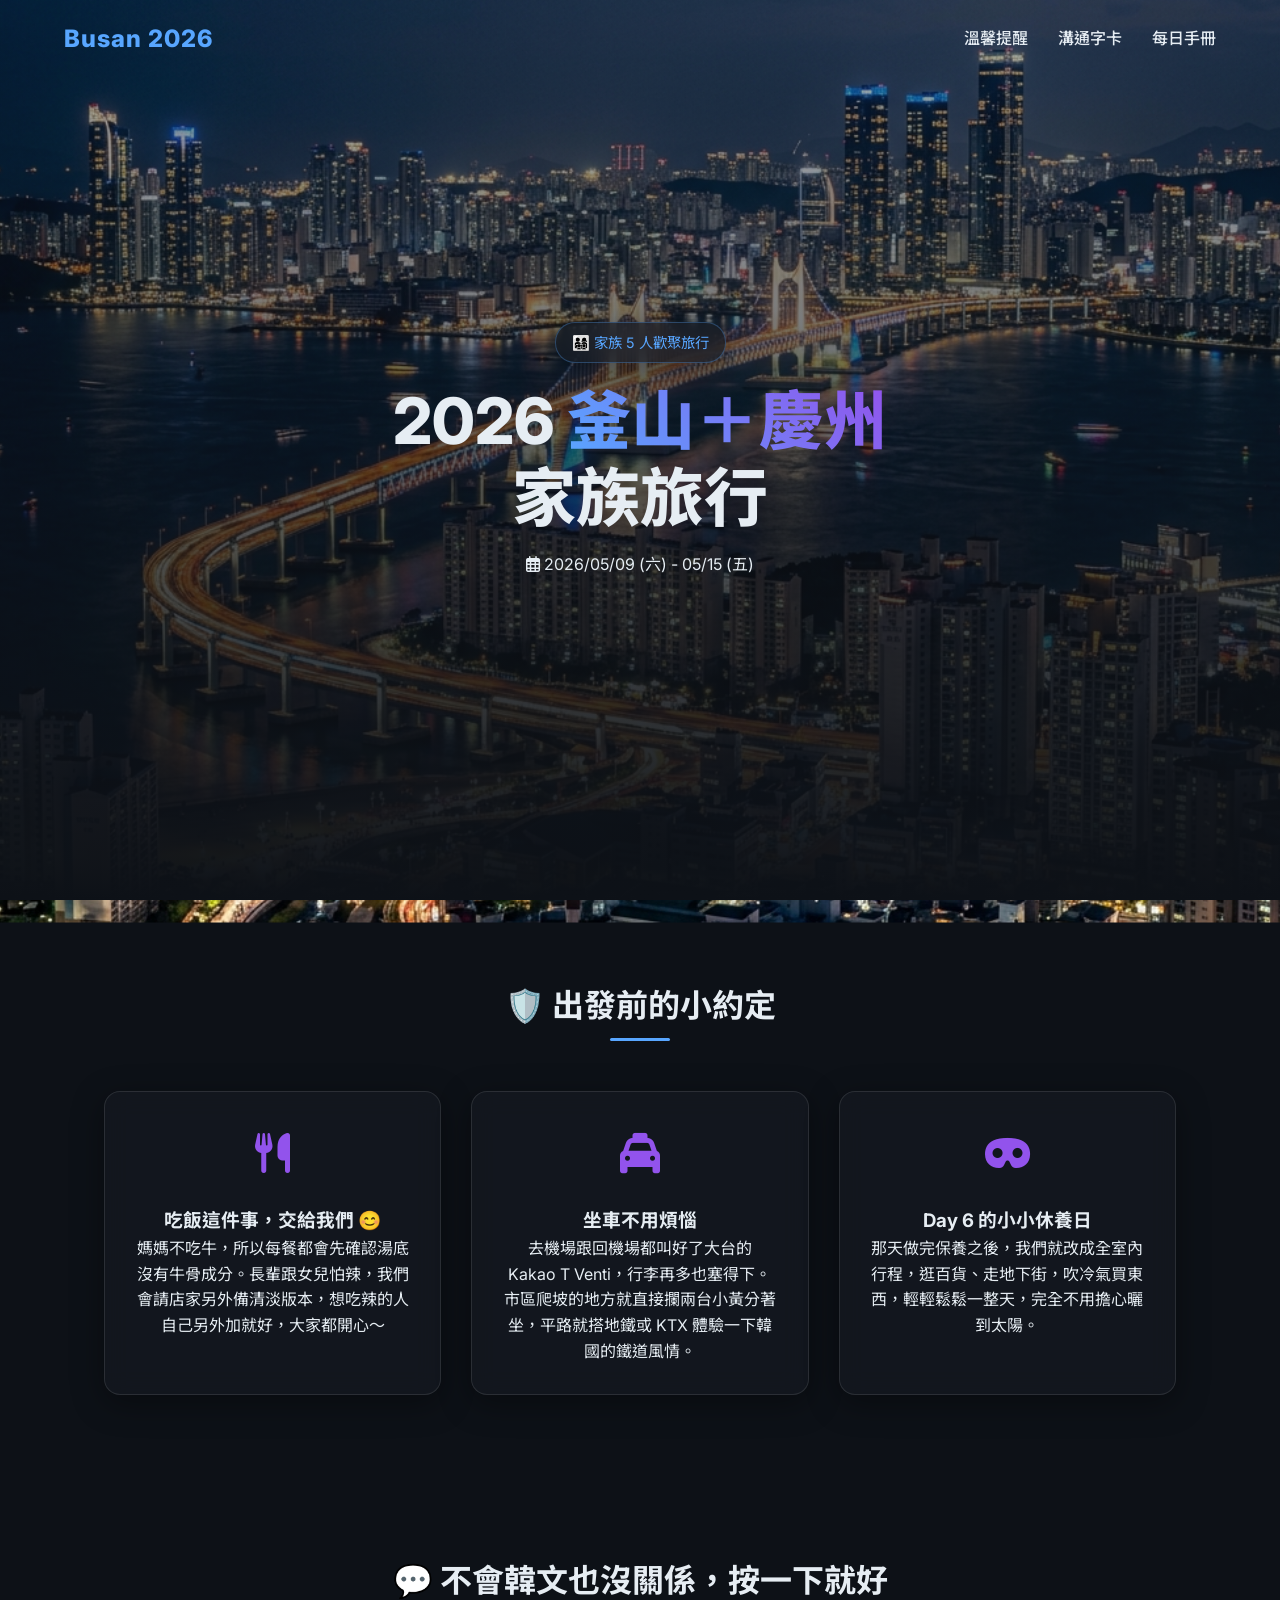
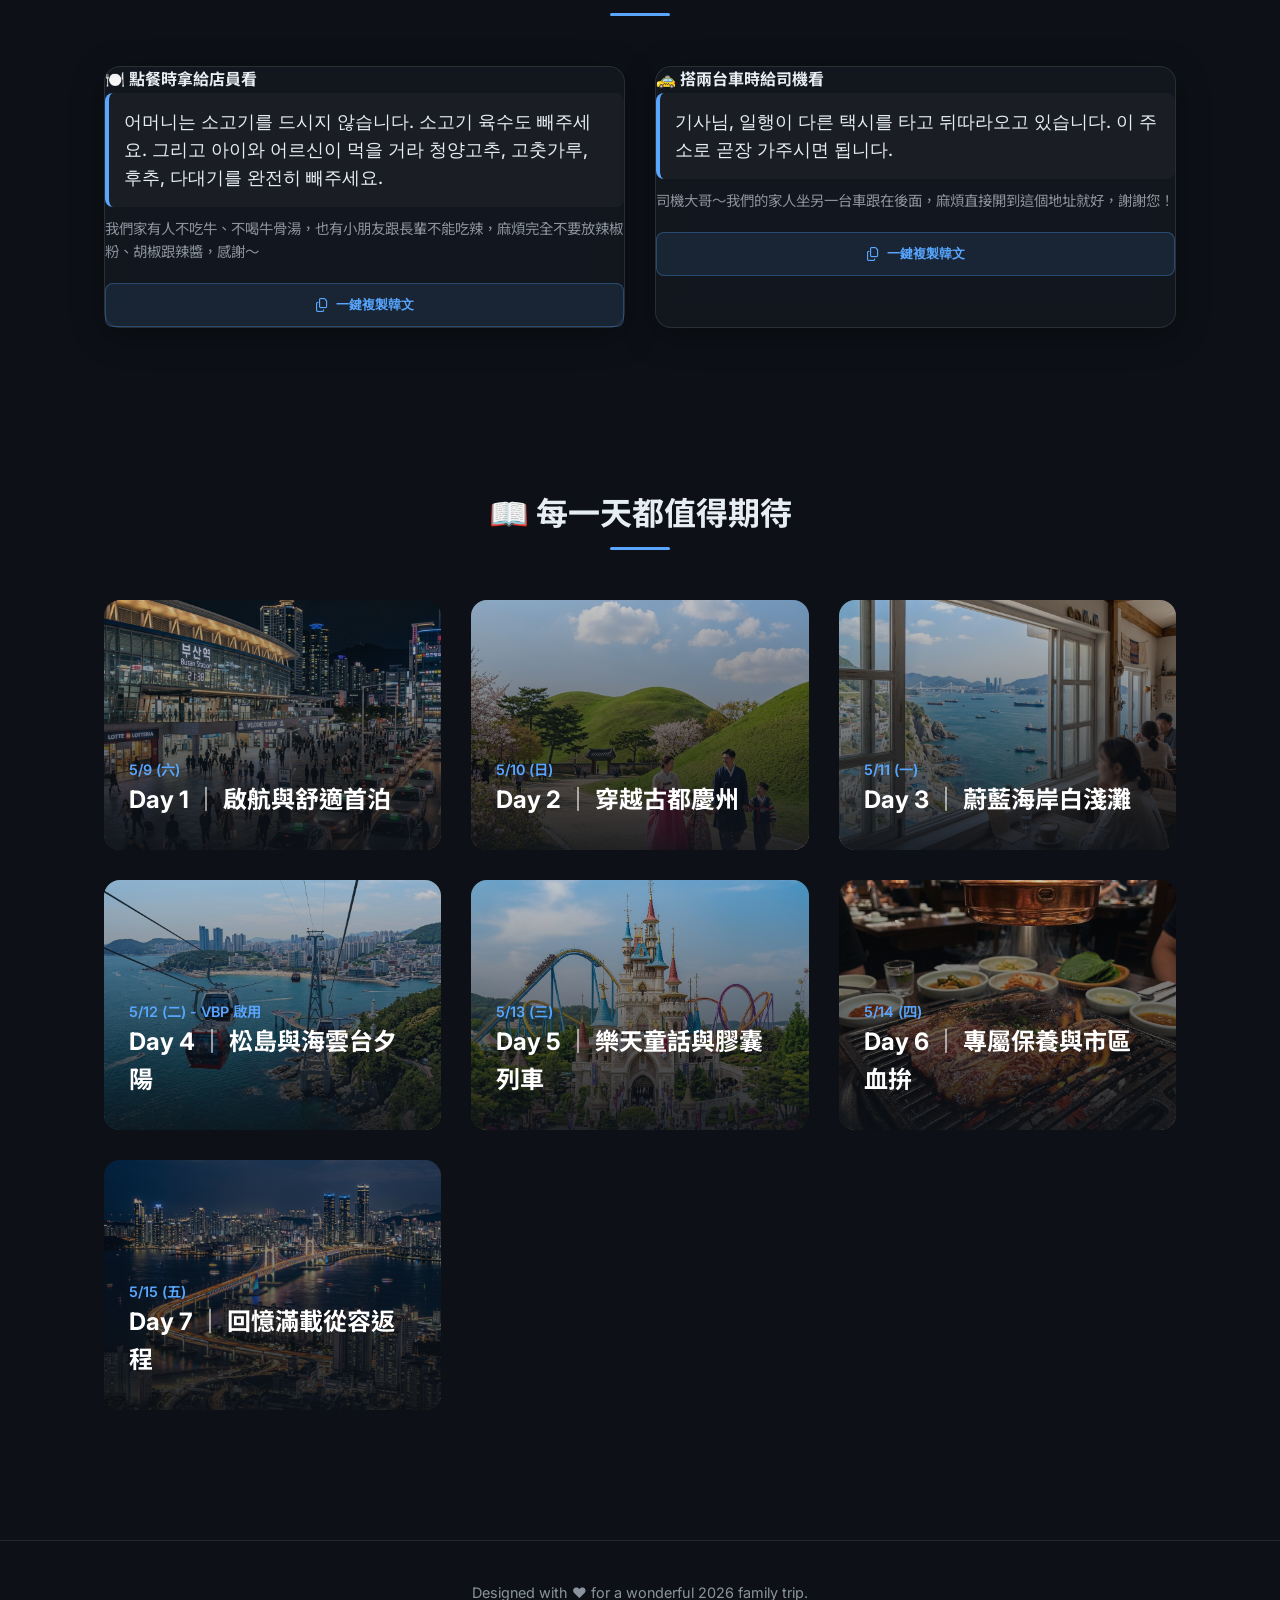
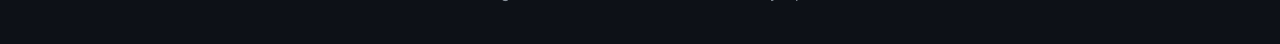
==== commit a727125f: "Add files via upload" ====
--- a/index.html
+++ b/index.html
@@ -3,7 +3,7 @@
 <head>
     <meta charset="UTF-8">
     <meta name="viewport" content="width=device-width, initial-scale=1.0">
-    <title>2026 釜山＋慶州 跨世代目錄首頁</title>
+    <title>2026 釜山＋慶州 家族旅行目錄首頁</title>
     <link rel="preconnect" href="https://fonts.googleapis.com">
     <link rel="preconnect" href="https://fonts.gstatic.com" crossorigin>
     <link href="https://fonts.googleapis.com/css2?family=Inter:wght@300;400;600;800&family=Noto+Sans+TC:wght@300;400;500;700&display=swap" rel="stylesheet">
@@ -25,53 +25,53 @@
         <div class="hero-overlay"></div>
         <div class="hero-content">
             <div class="members-badge glass">👨‍👩‍👧‍👦 家族 5 人歡聚旅行</div>
-            <h1 class="fade-in-up">2026 <span class="highlight">釜山＋慶州</span><br>跨世代旅行</h1>
+            <h1 class="fade-in-up">2026 <span class="highlight">釜山＋慶州</span><br>家族旅行</h1>
             <p class="dates fade-in-up delay-1"><i class="far fa-calendar-alt"></i> 2026/05/09 (六) - 05/15 (五)</p>
         </div>
     </header>
 
     <main>
         <section id="rules" class="section-container">
-            <h2 class="section-title">🛡️ 我們的溫馨行動準則</h2>
+            <h2 class="section-title">🛡️ 出發前的小約定</h2>
             <div class="rules-grid">
                 <div class="rule-card glass">
                     <div class="rule-icon"><i class="fas fa-utensils"></i></div>
-                    <h3>自在飲食無負擔</h3>
-                    <p>貼心準備：為媽媽準備無牛骨成分的高湯底；為長輩與孩子避開辣味與胡椒。點餐時彈性分區分桌。</p>
+                    <h3>吃飯這件事，交給我們 😊</h3>
+                    <p>媽媽不吃牛，所以每餐都會先確認湯底沒有牛骨成分。長輩跟女兒怕辣，我們會請店家另外備清淡版本，想吃辣的人自己另外加就好，大家都開心～</p>
                 </div>
                 <div class="rule-card glass">
                     <div class="rule-icon"><i class="fas fa-taxi"></i></div>
-                    <h3>輕鬆交通守則</h3>
-                    <p>機場來回皆安排空間寬敞的 7 人座 Jumbo Taxi。遇到市區爬坡直接攔「2 台計程車」分乘，平地則自在體驗當地 KTX 與捷運。</p>
+                    <h3>坐車不用煩惱</h3>
+                    <p>去機場跟回機場都叫好了大台的 Kakao T Venti，行李再多也塞得下。市區爬坡的地方就直接攔兩台小黃分著坐，平路就搭地鐵或 KTX 體驗一下韓國的鐵道風情。</p>
                 </div>
                 <div class="rule-card glass">
                     <div class="rule-icon"><i class="fas fa-mask"></i></div>
-                    <h3>專屬醫美休養期 (Day 6)</h3>
-                    <p>保養後首重休息與避光，行程將轉移至舒適的室內百貨或地下街，配戴口罩避開冷風與日曬。</p>
+                    <h3>Day 6 的小小休養日</h3>
+                    <p>那天做完保養之後，我們就改成全室內行程，逛百貨、走地下街，吹冷氣買東西，輕輕鬆鬆一整天，完全不用擔心曬到太陽。</p>
                 </div>
             </div>
         </section>
 
         <section id="language" class="section-container">
-            <h2 class="section-title">💬 溝通達人字卡 (點擊卡片即可複製)</h2>
+            <h2 class="section-title">💬 不會韓文也沒關係，按一下就好</h2>
             <div class="cards-container">
                 <div class="language-card glass">
-                    <h4>給餐廳阿姨看：飲食特製需求</h4>
+                    <h4>🍽️ 點餐時拿給店員看</h4>
                     <p class="kr-text" id="food-kr">어머니는 소고기를 드시지 않습니다. 소고기 육수도 빼주세요. 그리고 아이와 어르신이 먹을 거라 청양고추, 고춧가루, 후추, 다대기를 완전히 빼주세요.</p>
-                    <p class="zh-text">我們不吃牛與牛骨湯。因為有小孩與長輩，請完全不要加青陽辣椒、辣椒粉、胡椒和紅色辣醬。</p>
-                    <button class="copy-btn" onclick="copyText('food-kr', this)"><i class="far fa-copy"></i> 一鍵複製</button>
+                    <p class="zh-text">我們家有人不吃牛、不喝牛骨湯，也有小朋友跟長輩不能吃辣，麻煩完全不要放辣椒粉、胡椒跟辣醬，感謝～</p>
+                    <button class="copy-btn" onclick="copyText('food-kr', this)"><i class="far fa-copy"></i> 一鍵複製韓文</button>
                 </div>
                 <div class="language-card glass">
-                    <h4>給計程車司機看：我們分兩台車</h4>
+                    <h4>🚕 搭兩台車時給司機看</h4>
                     <p class="kr-text" id="taxi-kr">기사님, 일행이 다른 택시를 타고 뒤따라오고 있습니다. 이 주소로 곧장 가주시면 됩니다.</p>
-                    <p class="zh-text">司機大哥您好，我們的親友搭乘另一台計程車跟在後面，請直接載我們前往該地址，謝謝您。</p>
-                    <button class="copy-btn" onclick="copyText('taxi-kr', this)"><i class="far fa-copy"></i> 一鍵複製</button>
+                    <p class="zh-text">司機大哥～我們的家人坐另一台車跟在後面，麻煩直接開到這個地址就好，謝謝您！</p>
+                    <button class="copy-btn" onclick="copyText('taxi-kr', this)"><i class="far fa-copy"></i> 一鍵複製韓文</button>
                 </div>
             </div>
         </section>
 
         <section id="itinerary" class="section-container">
-            <h2 class="section-title">📖 每日深度導覽手冊</h2>
+            <h2 class="section-title">📖 每一天都值得期待</h2>
             <div class="day-cards-grid">
                 
                 <a href="day1.html" class="day-nav-card">
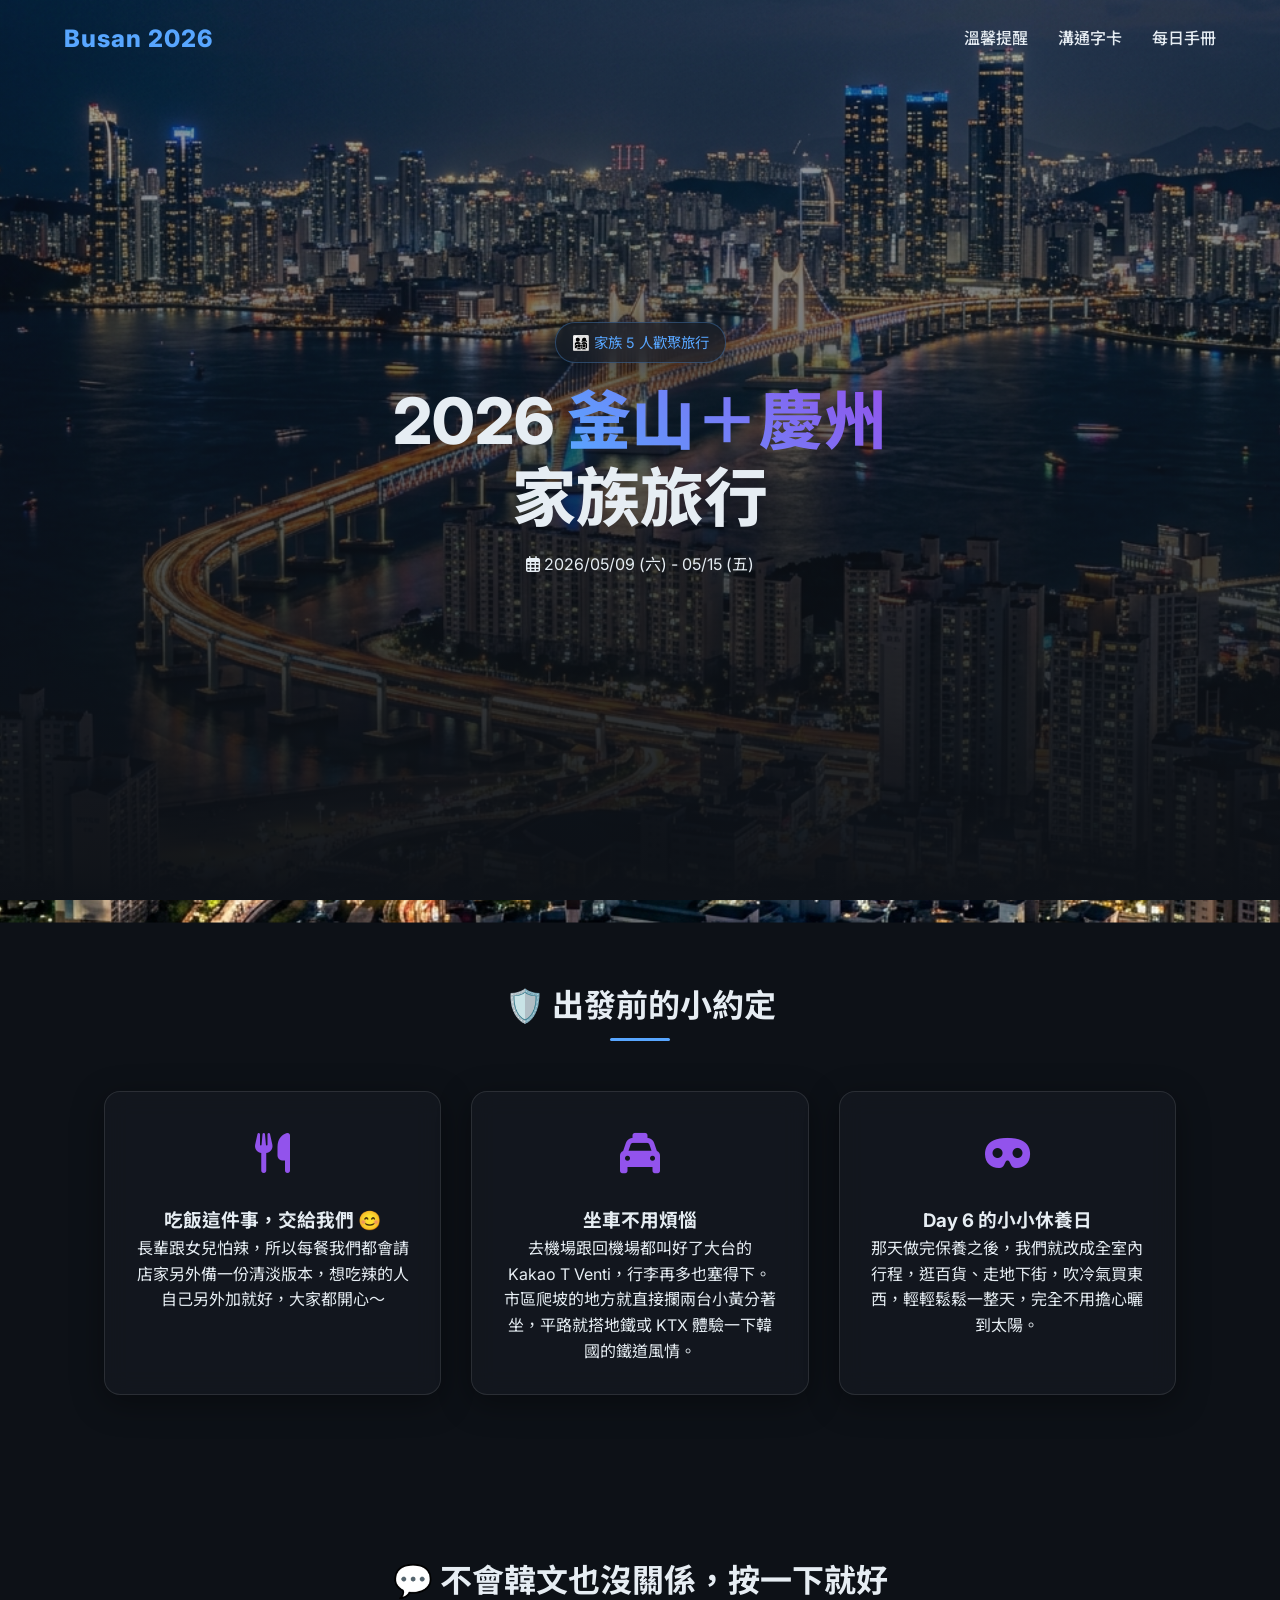
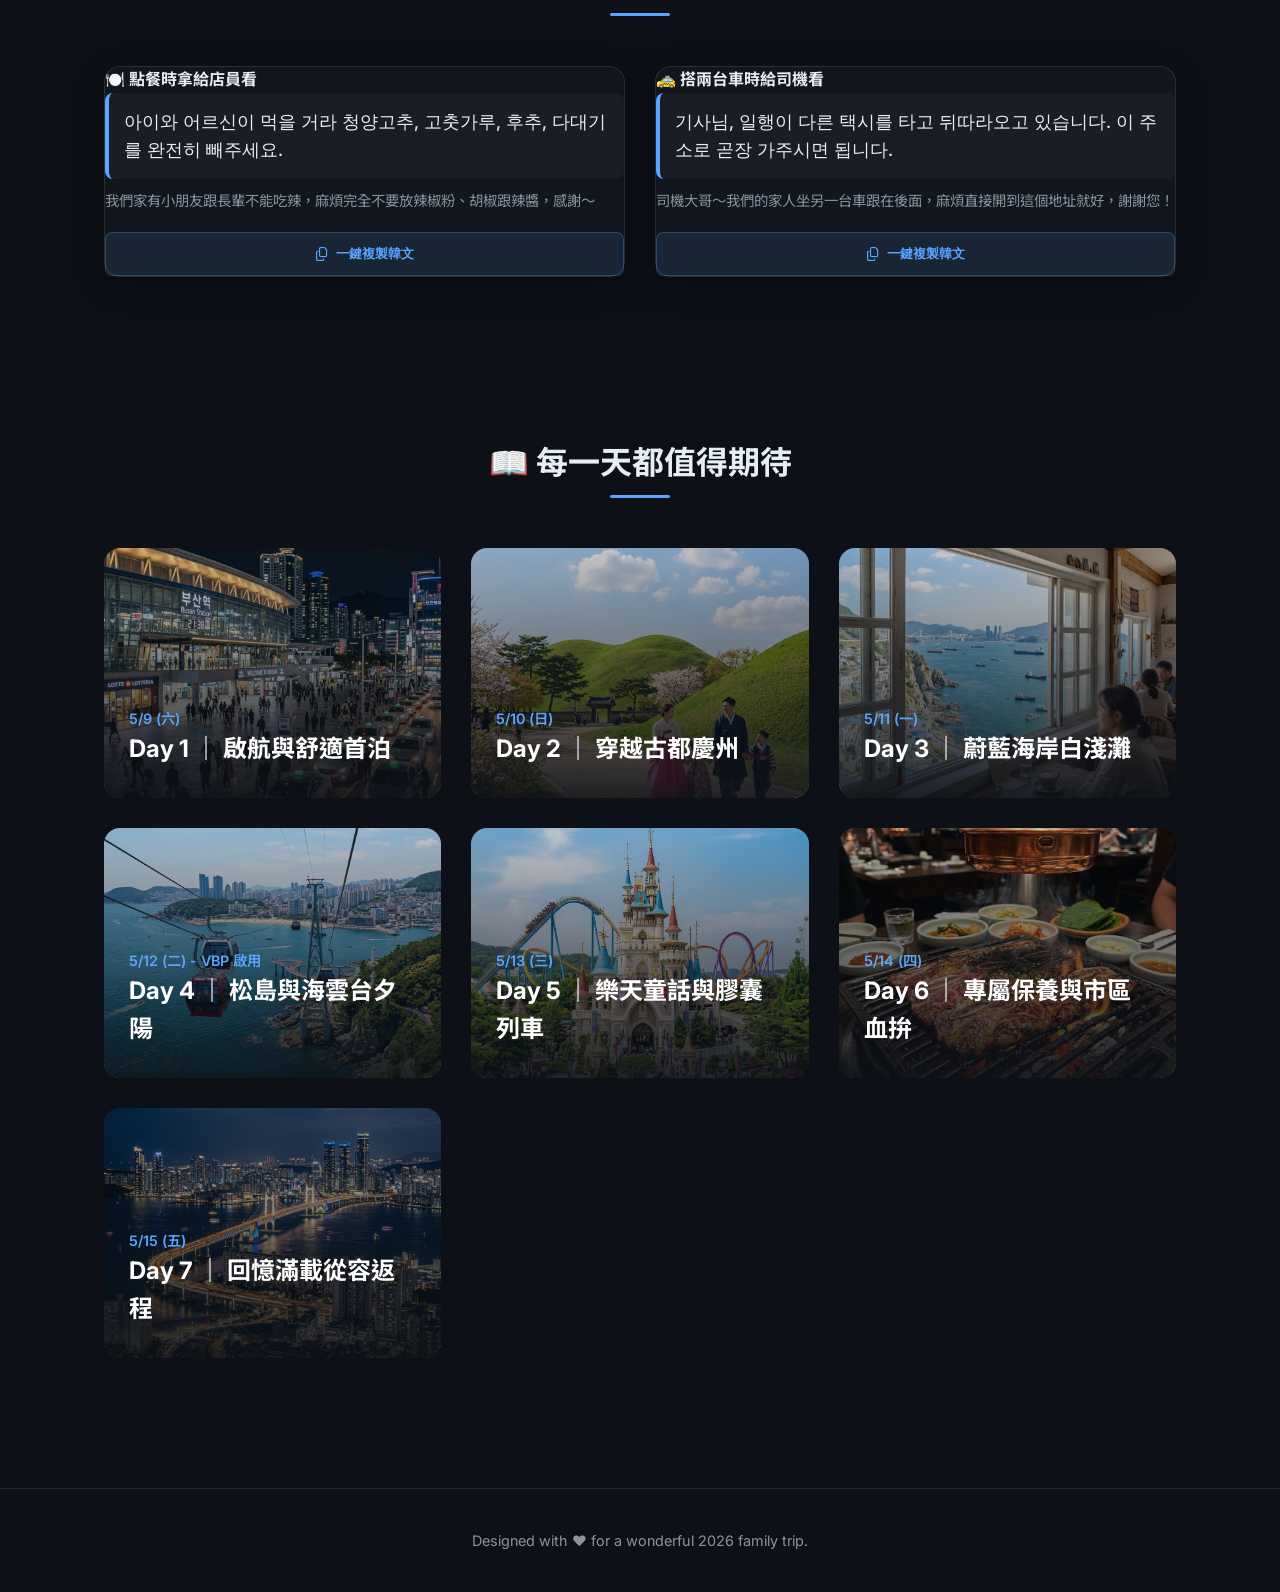
==== commit bc55e9bd: "Add files via upload" ====
--- a/index.html
+++ b/index.html
@@ -37,7 +37,7 @@
                 <div class="rule-card glass">
                     <div class="rule-icon"><i class="fas fa-utensils"></i></div>
                     <h3>吃飯這件事，交給我們 😊</h3>
-                    <p>媽媽不吃牛，所以每餐都會先確認湯底沒有牛骨成分。長輩跟女兒怕辣，我們會請店家另外備清淡版本，想吃辣的人自己另外加就好，大家都開心～</p>
+                    <p>長輩跟女兒怕辣，所以每餐我們都會請店家另外備一份清淡版本，想吃辣的人自己另外加就好，大家都開心～</p>
                 </div>
                 <div class="rule-card glass">
                     <div class="rule-icon"><i class="fas fa-taxi"></i></div>
@@ -57,8 +57,8 @@
             <div class="cards-container">
                 <div class="language-card glass">
                     <h4>🍽️ 點餐時拿給店員看</h4>
-                    <p class="kr-text" id="food-kr">어머니는 소고기를 드시지 않습니다. 소고기 육수도 빼주세요. 그리고 아이와 어르신이 먹을 거라 청양고추, 고춧가루, 후추, 다대기를 완전히 빼주세요.</p>
-                    <p class="zh-text">我們家有人不吃牛、不喝牛骨湯，也有小朋友跟長輩不能吃辣，麻煩完全不要放辣椒粉、胡椒跟辣醬，感謝～</p>
+                    <p class="kr-text" id="food-kr">아이와 어르신이 먹을 거라 청양고추, 고춧가루, 후추, 다대기를 완전히 빼주세요.</p>
+                    <p class="zh-text">我們家有小朋友跟長輩不能吃辣，麻煩完全不要放辣椒粉、胡椒跟辣醬，感謝～</p>
                     <button class="copy-btn" onclick="copyText('food-kr', this)"><i class="far fa-copy"></i> 一鍵複製韓文</button>
                 </div>
                 <div class="language-card glass">
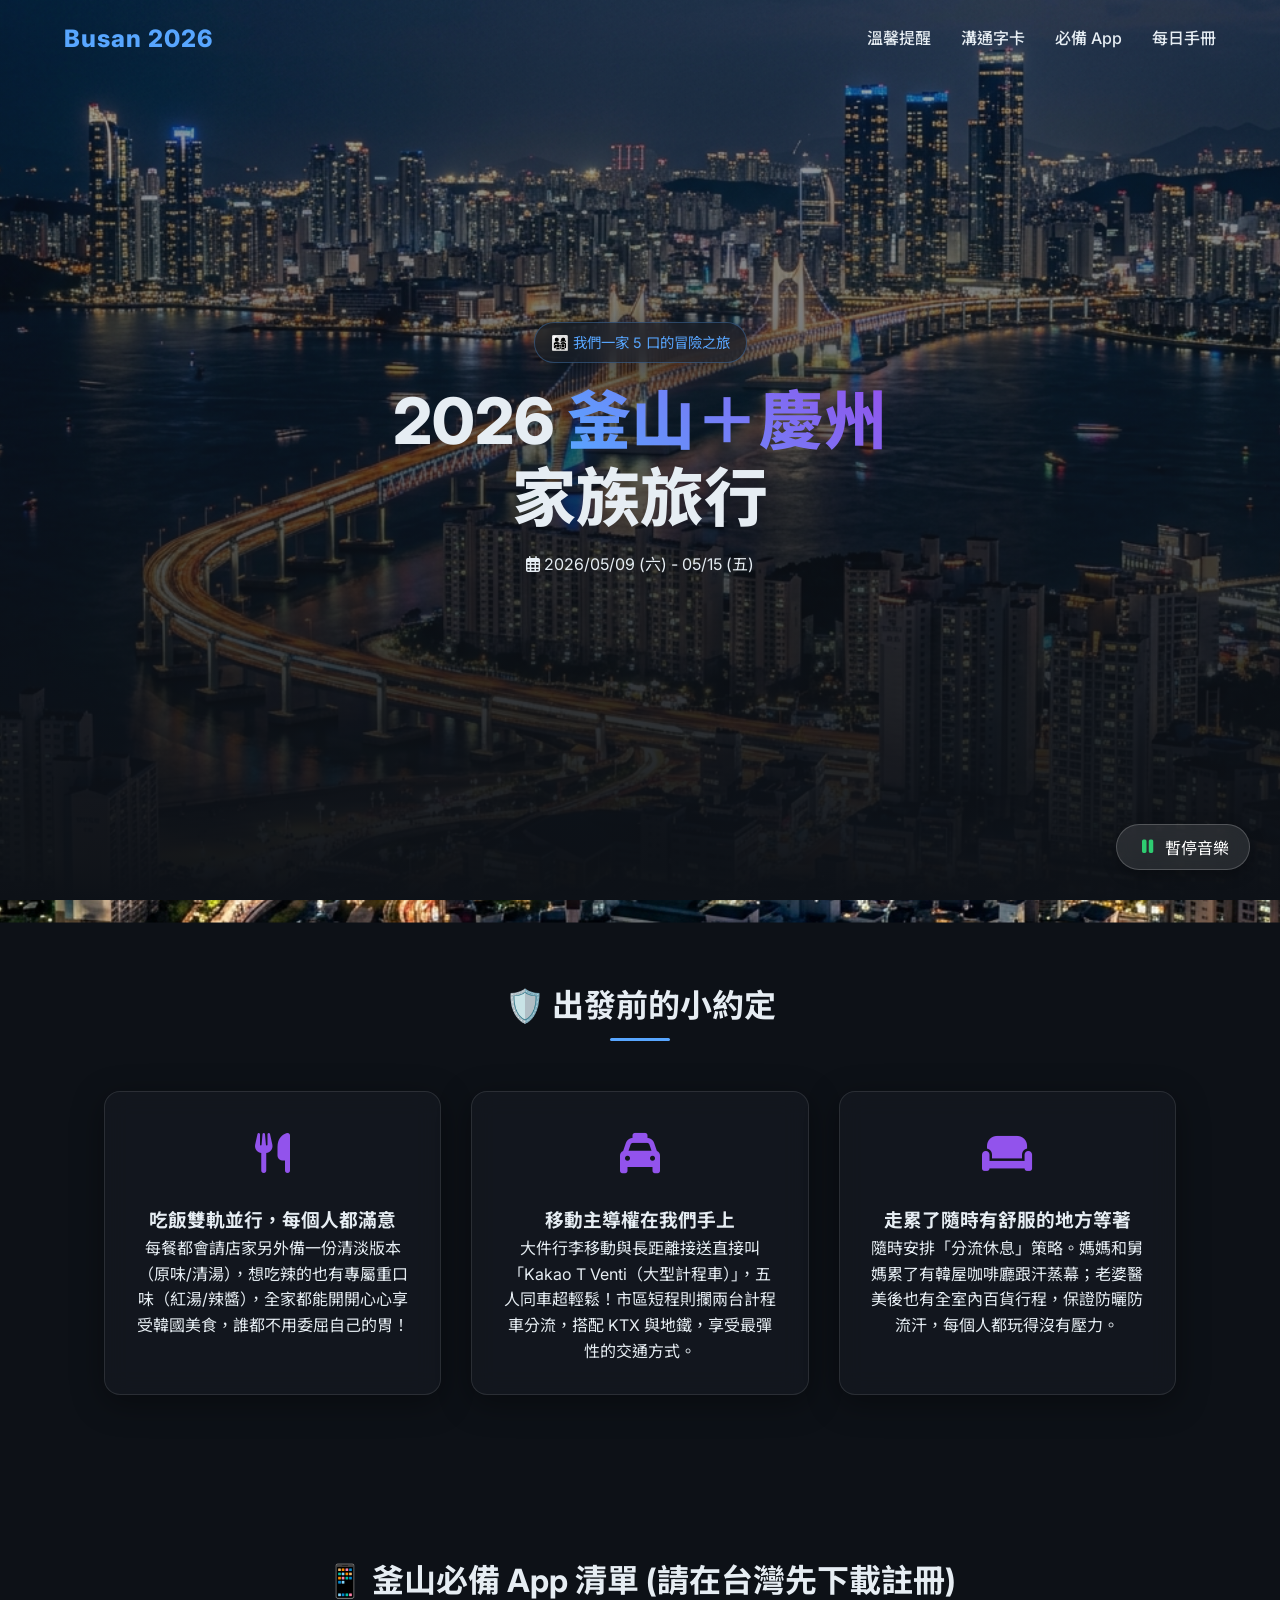
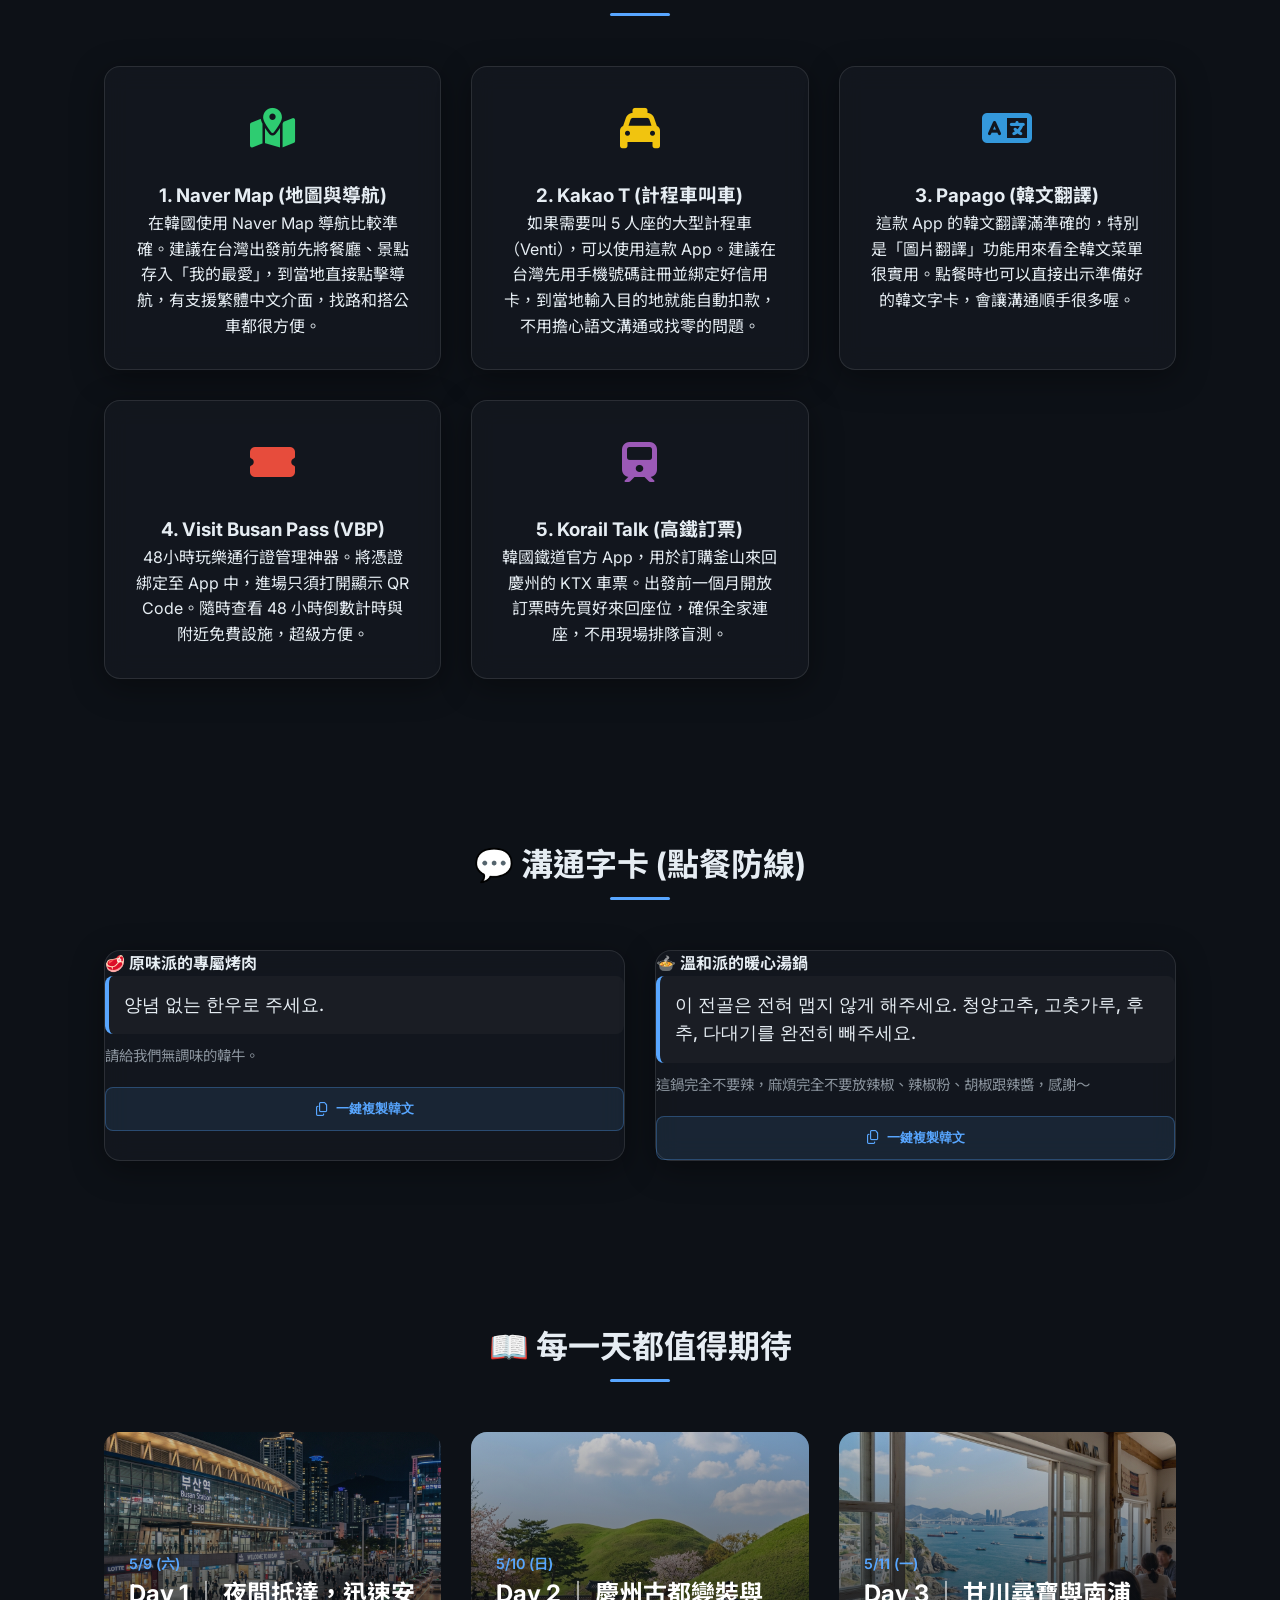
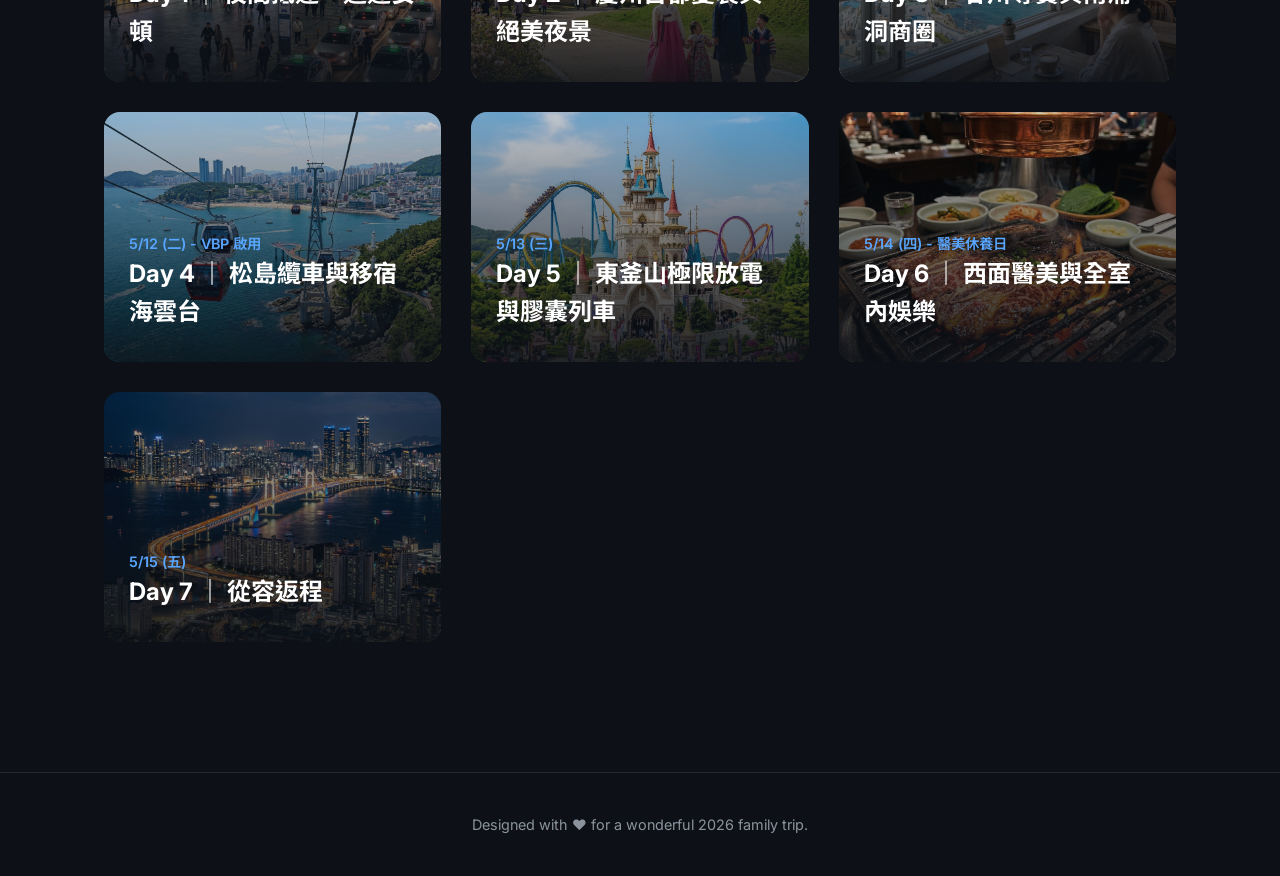
==== commit dc6f064c: "Add files via upload" ====
--- a/index.html
+++ b/index.html
@@ -16,6 +16,7 @@
         <ul class="nav-links">
             <li><a href="#rules">溫馨提醒</a></li>
             <li><a href="#language">溝通字卡</a></li>
+            <li><a href="#apps">必備 App</a></li>
             <li><a href="#itinerary">每日手冊</a></li>
         </ul>
     </nav>
@@ -24,7 +25,7 @@
         <div class="hero-bg" style="background-image: url('images/hero.png');"></div>
         <div class="hero-overlay"></div>
         <div class="hero-content">
-            <div class="members-badge glass">👨‍👩‍👧‍👦 家族 5 人歡聚旅行</div>
+            <div class="members-badge glass">👨‍👩‍👧‍👦 我們一家 5 口的冒險之旅</div>
             <h1 class="fade-in-up">2026 <span class="highlight">釜山＋慶州</span><br>家族旅行</h1>
             <p class="dates fade-in-up delay-1"><i class="far fa-calendar-alt"></i> 2026/05/09 (六) - 05/15 (五)</p>
         </div>
@@ -36,36 +37,67 @@
             <div class="rules-grid">
                 <div class="rule-card glass">
                     <div class="rule-icon"><i class="fas fa-utensils"></i></div>
-                    <h3>吃飯這件事，交給我們 😊</h3>
-                    <p>長輩跟女兒怕辣，所以每餐我們都會請店家另外備一份清淡版本，想吃辣的人自己另外加就好，大家都開心～</p>
+                    <h3>吃飯雙軌並行，每個人都滿意</h3>
+                    <p>每餐都會請店家另外備一份清淡版本（原味/清湯），想吃辣的也有專屬重口味（紅湯/辣醬），全家都能開開心心享受韓國美食，誰都不用委屈自己的胃！</p>
                 </div>
                 <div class="rule-card glass">
                     <div class="rule-icon"><i class="fas fa-taxi"></i></div>
-                    <h3>坐車不用煩惱</h3>
-                    <p>去機場跟回機場都叫好了大台的 Kakao T Venti，行李再多也塞得下。市區爬坡的地方就直接攔兩台小黃分著坐，平路就搭地鐵或 KTX 體驗一下韓國的鐵道風情。</p>
+                    <h3>移動主導權在我們手上</h3>
+                    <p>大件行李移動與長距離接送直接叫「Kakao T Venti（大型計程車）」，五人同車超輕鬆！市區短程則攔兩台計程車分流，搭配 KTX 與地鐵，享受最彈性的交通方式。</p>
                 </div>
                 <div class="rule-card glass">
-                    <div class="rule-icon"><i class="fas fa-mask"></i></div>
-                    <h3>Day 6 的小小休養日</h3>
-                    <p>那天做完保養之後，我們就改成全室內行程，逛百貨、走地下街，吹冷氣買東西，輕輕鬆鬆一整天，完全不用擔心曬到太陽。</p>
+                    <div class="rule-icon"><i class="fas fa-couch"></i></div>
+                    <h3>走累了隨時有舒服的地方等著</h3>
+                    <p>隨時安排「分流休息」策略。媽媽和舅媽累了有韓屋咖啡廳跟汗蒸幕；老婆醫美後也有全室內百貨行程，保證防曬防流汗，每個人都玩得沒有壓力。</p>
+                </div>
+            </div>
+        </section>
+
+        <section id="apps" class="section-container">
+            <h2 class="section-title">📱 釜山必備 App 清單 (請在台灣先下載註冊)</h2>
+            <div class="rules-grid">
+                <div class="rule-card glass">
+                    <div class="rule-icon"><i class="fas fa-map-marked-alt" style="color:#2ecc71;"></i></div>
+                    <h3>1. Naver Map (地圖與導航)</h3>
+                    <p>在韓國使用 Naver Map 導航比較準確。建議在台灣出發前先將餐廳、景點存入「我的最愛」，到當地直接點擊導航，有支援繁體中文介面，找路和搭公車都很方便。</p>
+                </div>
+                <div class="rule-card glass">
+                    <div class="rule-icon"><i class="fas fa-taxi" style="color:#f1c40f;"></i></div>
+                    <h3>2. Kakao T (計程車叫車)</h3>
+                    <p>如果需要叫 5 人座的大型計程車（Venti），可以使用這款 App。建議在台灣先用手機號碼註冊並綁定好信用卡，到當地輸入目的地就能自動扣款，不用擔心語文溝通或找零的問題。</p>
+                </div>
+                <div class="rule-card glass">
+                    <div class="rule-icon"><i class="fas fa-language" style="color:#3498db;"></i></div>
+                    <h3>3. Papago (韓文翻譯)</h3>
+                    <p>這款 App 的韓文翻譯滿準確的，特別是「圖片翻譯」功能用來看全韓文菜單很實用。點餐時也可以直接出示準備好的韓文字卡，會讓溝通順手很多喔。</p>
+                </div>
+                <div class="rule-card glass">
+                    <div class="rule-icon"><i class="fas fa-ticket-alt" style="color:#e74c3c;"></i></div>
+                    <h3>4. Visit Busan Pass (VBP)</h3>
+                    <p>48小時玩樂通行證管理神器。將憑證綁定至 App 中，進場只須打開顯示 QR Code。隨時查看 48 小時倒數計時與附近免費設施，超級方便。</p>
+                </div>
+                <div class="rule-card glass">
+                    <div class="rule-icon"><i class="fas fa-train" style="color:#9b59b6;"></i></div>
+                    <h3>5. Korail Talk (高鐵訂票)</h3>
+                    <p>韓國鐵道官方 App，用於訂購釜山來回慶州的 KTX 車票。出發前一個月開放訂票時先買好來回座位，確保全家連座，不用現場排隊盲測。</p>
                 </div>
             </div>
         </section>
 
         <section id="language" class="section-container">
-            <h2 class="section-title">💬 不會韓文也沒關係，按一下就好</h2>
+            <h2 class="section-title">💬 溝通字卡 (點餐防線)</h2>
             <div class="cards-container">
                 <div class="language-card glass">
-                    <h4>🍽️ 點餐時拿給店員看</h4>
-                    <p class="kr-text" id="food-kr">아이와 어르신이 먹을 거라 청양고추, 고춧가루, 후추, 다대기를 완전히 빼주세요.</p>
-                    <p class="zh-text">我們家有小朋友跟長輩不能吃辣，麻煩完全不要放辣椒粉、胡椒跟辣醬，感謝～</p>
-                    <button class="copy-btn" onclick="copyText('food-kr', this)"><i class="far fa-copy"></i> 一鍵複製韓文</button>
+                    <h4>🥩 原味派的專屬烤肉</h4>
+                    <p class="kr-text" id="beef-kr">양념 없는 한우로 주세요.</p>
+                    <p class="zh-text">請給我們無調味的韓牛。</p>
+                    <button class="copy-btn" onclick="copyText('beef-kr', this)"><i class="far fa-copy"></i> 一鍵複製韓文</button>
                 </div>
                 <div class="language-card glass">
-                    <h4>🚕 搭兩台車時給司機看</h4>
-                    <p class="kr-text" id="taxi-kr">기사님, 일행이 다른 택시를 타고 뒤따라오고 있습니다. 이 주소로 곧장 가주시면 됩니다.</p>
-                    <p class="zh-text">司機大哥～我們的家人坐另一台車跟在後面，麻煩直接開到這個地址就好，謝謝您！</p>
-                    <button class="copy-btn" onclick="copyText('taxi-kr', this)"><i class="far fa-copy"></i> 一鍵複製韓文</button>
+                    <h4>🍲 溫和派的暖心湯鍋</h4>
+                    <p class="kr-text" id="soup-kr">이 전골은 전혀 맵지 않게 해주세요. 청양고추, 고춧가루, 후추, 다대기를 완전히 빼주세요.</p>
+                    <p class="zh-text">這鍋完全不要辣，麻煩完全不要放辣椒、辣椒粉、胡椒跟辣醬，感謝～</p>
+                    <button class="copy-btn" onclick="copyText('soup-kr', this)"><i class="far fa-copy"></i> 一鍵複製韓文</button>
                 </div>
             </div>
         </section>
@@ -78,7 +110,7 @@
                     <div class="day-card-bg" style="background-image: url('images/day1_main.png');"></div>
                     <div class="day-card-overlay">
                         <p>5/9 (六)</p>
-                        <h3>Day 1 ｜ 啟航與舒適首泊</h3>
+                        <h3>Day 1 ｜ 夜間抵達，迅速安頓</h3>
                     </div>
                 </a>
 
@@ -86,7 +118,7 @@
                     <div class="day-card-bg" style="background-image: url('images/day2.png');"></div>
                     <div class="day-card-overlay">
                         <p>5/10 (日)</p>
-                        <h3>Day 2 ｜ 穿越古都慶州</h3>
+                        <h3>Day 2 ｜ 慶州古都變裝與絕美夜景</h3>
                     </div>
                 </a>
 
@@ -94,7 +126,7 @@
                     <div class="day-card-bg" style="background-image: url('images/day3.png');"></div>
                     <div class="day-card-overlay">
                         <p>5/11 (一)</p>
-                        <h3>Day 3 ｜ 蔚藍海岸白淺灘</h3>
+                        <h3>Day 3 ｜ 甘川尋寶與南浦洞商圈</h3>
                     </div>
                 </a>
 
@@ -102,7 +134,7 @@
                     <div class="day-card-bg" style="background-image: url('images/day4_main.png');"></div>
                     <div class="day-card-overlay">
                         <p>5/12 (二) - VBP 啟用</p>
-                        <h3>Day 4 ｜ 松島與海雲台夕陽</h3>
+                        <h3>Day 4 ｜ 松島纜車與移宿海雲台</h3>
                     </div>
                 </a>
 
@@ -110,15 +142,15 @@
                     <div class="day-card-bg" style="background-image: url('images/day5_lotte.png');"></div>
                     <div class="day-card-overlay">
                         <p>5/13 (三)</p>
-                        <h3>Day 5 ｜ 樂天童話與膠囊列車</h3>
+                        <h3>Day 5 ｜ 東釜山極限放電與膠囊列車</h3>
                     </div>
                 </a>
 
                 <a href="day6.html" class="day-nav-card">
                     <div class="day-card-bg" style="background-image: url('images/day6_bbq.png');"></div>
                     <div class="day-card-overlay">
-                        <p>5/14 (四)</p>
-                        <h3>Day 6 ｜ 專屬保養與市區血拚</h3>
+                        <p>5/14 (四) - 醫美休養日</p>
+                        <h3>Day 6 ｜ 西面醫美與全室內娛樂</h3>
                     </div>
                 </a>
 
@@ -126,7 +158,7 @@
                     <div class="day-card-bg" style="background-image: url('images/hero.png');"></div>
                     <div class="day-card-overlay">
                         <p>5/15 (五)</p>
-                        <h3>Day 7 ｜ 回憶滿載從容返程</h3>
+                        <h3>Day 7 ｜ 從容返程</h3>
                     </div>
                 </a>
 
@@ -156,5 +188,6 @@
             if (window.scrollY > 50) { nav.classList.add('scrolled'); } else { nav.classList.remove('scrolled'); }
         });
     </script>
+    <script src="music.js"></script>
 </body>
 </html>
